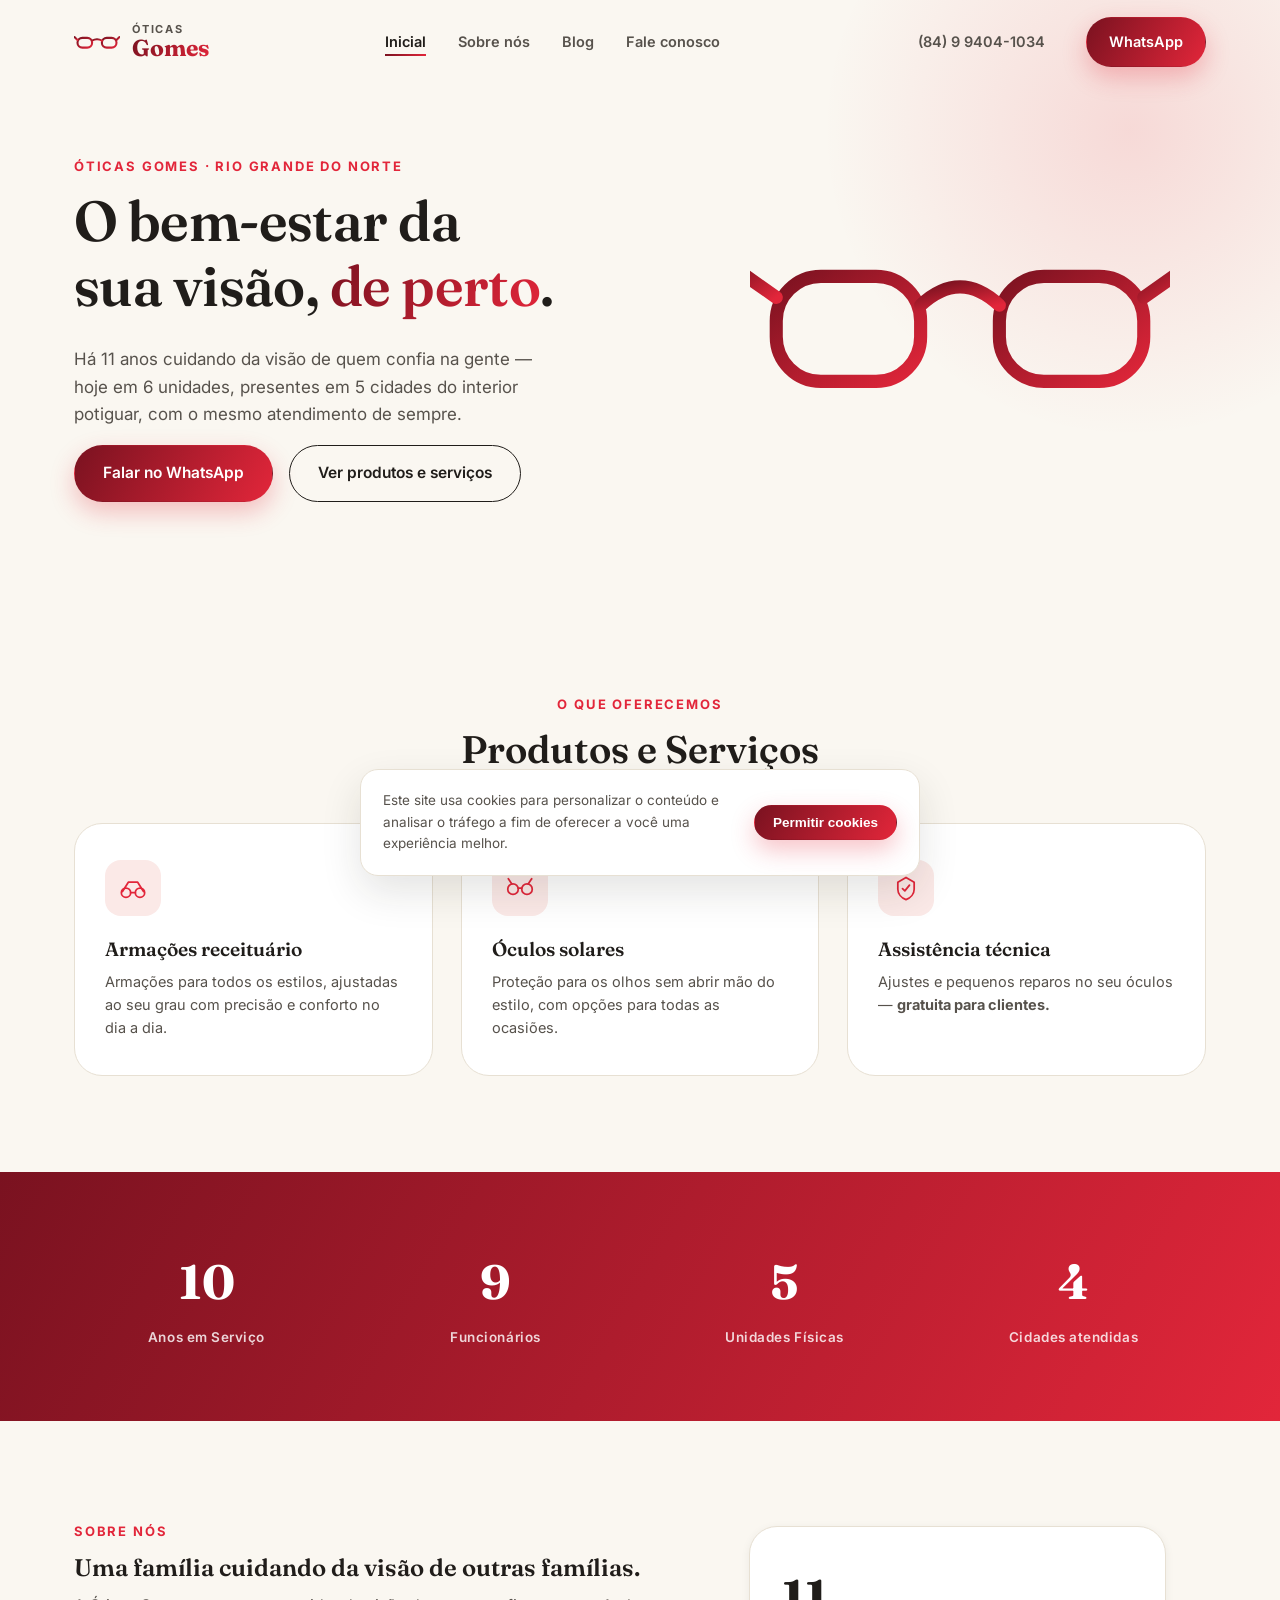
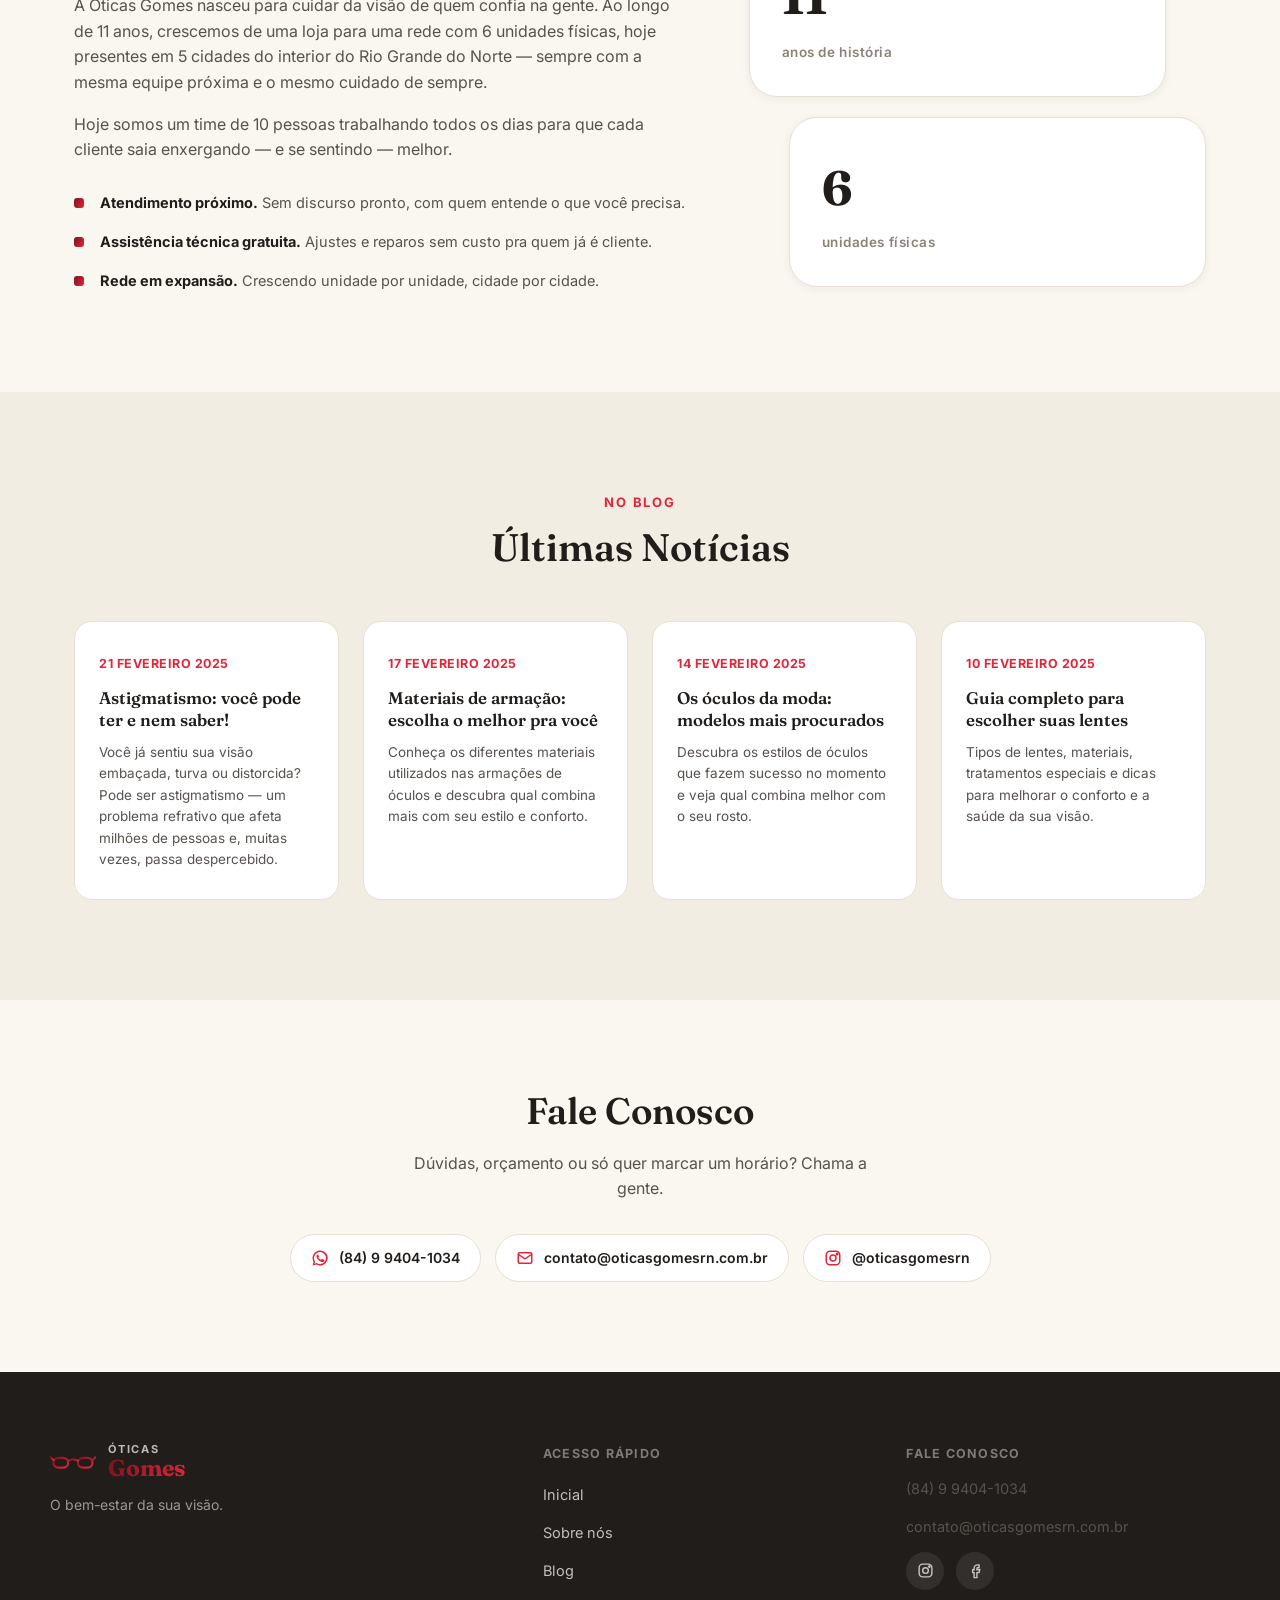
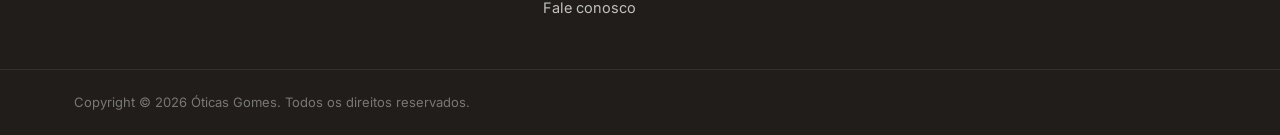
==== index.html @ 6878d241 "Add landing page (dashboard) rebuild for Óticas Gomes Static HTML/CSS/JS one-page site replacing the" ====
<!DOCTYPE html>
<html lang="pt-BR">
<head>
<meta charset="UTF-8">
<meta name="viewport" content="width=device-width, initial-scale=1.0">
<title>Óticas Gomes — O bem-estar da sua visão</title>
<meta name="description" content="Óticas Gomes: armações receituário, óculos solares e assistência técnica gratuita para clientes. Rede com 6 unidades em 5 cidades do Rio Grande do Norte.">

<link rel="icon" href="data:image/svg+xml,%3Csvg xmlns='http://www.w3.org/2000/svg' viewBox='0 0 132 48'%3E%3Cdefs%3E%3ClinearGradient id='g' x1='0' y1='0' x2='1' y2='1'%3E%3Cstop offset='0' stop-color='%237a1220'/%3E%3Cstop offset='1' stop-color='%23e2263a'/%3E%3C/linearGradient%3E%3C/defs%3E%3Crect width='132' height='48' rx='10' fill='%23161311'/%3E%3Cg fill='none' stroke='url(%23g)' stroke-width='6' stroke-linecap='round' stroke-linejoin='round'%3E%3Crect x='10' y='11' width='42' height='28' rx='14'/%3E%3Crect x='80' y='11' width='42' height='28' rx='14'/%3E%3Cpath d='M52 19 Q66 11 80 19'/%3E%3Cpath d='M10 17 L2 9'/%3E%3Cpath d='M122 17 L130 9'/%3E%3C/g%3E%3C/svg%3E">

<link rel="preconnect" href="https://fonts.googleapis.com">
<link rel="preconnect" href="https://fonts.gstatic.com" crossorigin>
<link href="https://fonts.googleapis.com/css2?family=Fraunces:opsz,wght@9..144,500;9..144,600;9..144,700&family=Inter:wght@400;500;600;700;800&display=swap" rel="stylesheet">

<link rel="stylesheet" href="frontend/css/global.css">
</head>
<body>

<div class="scroll-progress" id="scrollProgress"></div>

<header class="site-header" id="siteHeader">
  <div class="container site-header__inner">
    <a class="logo" href="#inicio" aria-label="Óticas Gomes, ir para o início">
      <svg class="logo__icon" viewBox="0 0 132 48" fill="none" xmlns="http://www.w3.org/2000/svg" aria-hidden="true">
        <defs>
          <linearGradient id="logoGradient" x1="0" y1="0" x2="1" y2="1">
            <stop offset="0" stop-color="var(--red-deep)"/>
            <stop offset="1" stop-color="var(--red-bright)"/>
          </linearGradient>
        </defs>
        <g stroke="url(#logoGradient)" stroke-width="6" stroke-linecap="round" stroke-linejoin="round">
          <rect x="10" y="11" width="42" height="28" rx="14"/>
          <rect x="80" y="11" width="42" height="28" rx="14"/>
          <path d="M52 19 Q66 11 80 19"/>
          <path d="M10 17 L2 9"/>
          <path d="M122 17 L130 9"/>
        </g>
      </svg>
      <span class="logo__text">
        <span class="logo__oticas">Óticas</span>
        <span class="logo__gomes">Gomes</span>
      </span>
    </a>

    <nav class="nav" id="siteNav" aria-label="Navegação principal">
      <ul class="nav__list">
        <li><a href="#inicio" class="nav__link" data-nav>Inicial</a></li>
        <li><a href="#sobre" class="nav__link" data-nav>Sobre nós</a></li>
        <li><a href="#blog" class="nav__link" data-nav>Blog</a></li>
        <li><a href="#contato" class="nav__link" data-nav>Fale conosco</a></li>
      </ul>
    </nav>

    <div class="site-header__actions">
      <a class="btn btn--ghost" href="tel:+5584994041034">(84) 9 9404-1034</a>
      <a class="btn btn--primary" href="https://wa.me/5584994041034" target="_blank" rel="noopener">WhatsApp</a>
      <button class="nav-toggle" id="navToggle" aria-label="Abrir menu" aria-expanded="false" aria-controls="siteNav">
        <span></span><span></span><span></span>
      </button>
    </div>
  </div>
</header>

<main>

  <section class="hero" id="inicio">
    <div class="hero__glow" aria-hidden="true"></div>
    <div class="container hero__inner">
      <div class="hero__content" data-reveal>
        <p class="eyebrow">Óticas Gomes · Rio Grande do Norte</p>
        <h1 class="hero__title">O bem-estar da<br>sua visão, <em>de perto</em>.</h1>
        <p class="hero__subtitle">
          Há 11 anos cuidando da visão de quem confia na gente — hoje em 6 unidades,
          presentes em 5 cidades do interior potiguar, com o mesmo atendimento de sempre.
        </p>
        <div class="hero__actions">
          <a class="btn btn--primary btn--lg" href="https://wa.me/5584994041034" target="_blank" rel="noopener">
            Falar no WhatsApp
          </a>
          <a class="btn btn--outline btn--lg" href="#produtos">Ver produtos e serviços</a>
        </div>
      </div>

      <div class="hero__visual" data-reveal data-reveal-delay="1">
        <svg class="hero__glasses" viewBox="0 0 320 140" fill="none" xmlns="http://www.w3.org/2000/svg" aria-hidden="true">
          <g stroke="url(#heroGradient)" stroke-width="10" stroke-linecap="round" stroke-linejoin="round">
            <rect x="20" y="30" width="110" height="80" rx="34"/>
            <rect x="190" y="30" width="110" height="80" rx="34"/>
            <path d="M130 52 Q160 24 190 52"/>
            <path d="M20 46 L-14 22"/>
            <path d="M300 46 L334 22"/>
          </g>
          <defs>
            <linearGradient id="heroGradient" x1="0" y1="0" x2="1" y2="1">
              <stop offset="0" stop-color="var(--red-deep)"/>
              <stop offset="1" stop-color="var(--red-bright)"/>
            </linearGradient>
          </defs>
        </svg>
      </div>
    </div>
  </section>

  <section class="products" id="produtos">
    <div class="container">
      <div class="section-heading" data-reveal>
        <p class="eyebrow">O que oferecemos</p>
        <h2>Produtos e Serviços</h2>
      </div>

      <div class="products__grid">
        <article class="product-card" data-reveal>
          <span class="product-card__icon" aria-hidden="true">
            <svg viewBox="0 0 48 48" fill="none"><path d="M6 30 L16 14 H32 L42 30" stroke="currentColor" stroke-width="3" stroke-linecap="round" stroke-linejoin="round"/><circle cx="12" cy="32" r="8" stroke="currentColor" stroke-width="3"/><circle cx="36" cy="32" r="8" stroke="currentColor" stroke-width="3"/><path d="M20 32 H28" stroke="currentColor" stroke-width="3" stroke-linecap="round"/></svg>
          </span>
          <h3>Armações receituário</h3>
          <p>Armações para todos os estilos, ajustadas ao seu grau com precisão e conforto no dia a dia.</p>
        </article>

        <article class="product-card" data-reveal data-reveal-delay="1">
          <span class="product-card__icon" aria-hidden="true">
            <svg viewBox="0 0 48 48" fill="none"><circle cx="12" cy="26" r="9" stroke="currentColor" stroke-width="3"/><circle cx="36" cy="26" r="9" stroke="currentColor" stroke-width="3"/><path d="M21 24 H27" stroke="currentColor" stroke-width="3" stroke-linecap="round"/><path d="M4 8 L10 17" stroke="currentColor" stroke-width="3" stroke-linecap="round"/><path d="M44 8 L38 17" stroke="currentColor" stroke-width="3" stroke-linecap="round"/></svg>
          </span>
          <h3>Óculos solares</h3>
          <p>Proteção para os olhos sem abrir mão do estilo, com opções para todas as ocasiões.</p>
        </article>

        <article class="product-card" data-reveal data-reveal-delay="2">
          <span class="product-card__icon" aria-hidden="true">
            <svg viewBox="0 0 48 48" fill="none"><path d="M24 6 L38 14 V26 C38 34 32 41 24 44 C16 41 10 34 10 26 V14 Z" stroke="currentColor" stroke-width="3" stroke-linejoin="round"/><path d="M18 25 L22 29 L30 19" stroke="currentColor" stroke-width="3" stroke-linecap="round" stroke-linejoin="round"/></svg>
          </span>
          <h3>Assistência técnica</h3>
          <p>Ajustes e pequenos reparos no seu óculos — <strong>gratuita para clientes.</strong></p>
        </article>
      </div>
    </div>
  </section>

  <section class="stats" id="numeros">
    <div class="container">
      <div class="stats__grid">
        <div class="stat" data-reveal>
          <span class="stat__value" data-count-to="11">0</span>
          <span class="stat__label">Anos em Serviço</span>
        </div>
        <div class="stat" data-reveal data-reveal-delay="1">
          <span class="stat__value" data-count-to="10">0</span>
          <span class="stat__label">Funcionários</span>
        </div>
        <div class="stat" data-reveal data-reveal-delay="2">
          <span class="stat__value" data-count-to="6">0</span>
          <span class="stat__label">Unidades Físicas</span>
        </div>
        <div class="stat" data-reveal data-reveal-delay="3">
          <span class="stat__value" data-count-to="5">0</span>
          <span class="stat__label">Cidades atendidas</span>
        </div>
      </div>
    </div>
  </section>

  <section class="about" id="sobre">
    <div class="container about__inner">
      <div class="about__text" data-reveal>
        <p class="eyebrow">Sobre nós</p>
        <h2>Uma família cuidando da visão de outras famílias.</h2>
        <p>
          A Óticas Gomes nasceu para cuidar da visão de quem confia na gente. Ao longo de
          11 anos, crescemos de uma loja para uma rede com 6 unidades físicas, hoje
          presentes em 5 cidades do interior do Rio Grande do Norte — sempre com a mesma
          equipe próxima e o mesmo cuidado de sempre.
        </p>
        <p>
          Hoje somos um time de 10 pessoas trabalhando todos os dias para que cada
          cliente saia enxergando — e se sentindo — melhor.
        </p>
        <ul class="about__pillars">
          <li><strong>Atendimento próximo.</strong> Sem discurso pronto, com quem entende o que você precisa.</li>
          <li><strong>Assistência técnica gratuita.</strong> Ajustes e reparos sem custo pra quem já é cliente.</li>
          <li><strong>Rede em expansão.</strong> Crescendo unidade por unidade, cidade por cidade.</li>
        </ul>
      </div>
      <div class="about__visual" data-reveal data-reveal-delay="1" aria-hidden="true">
        <div class="about__card about__card--1">
          <span class="stat__value">11</span>
          <span class="stat__label">anos de história</span>
        </div>
        <div class="about__card about__card--2">
          <span class="stat__value">6</span>
          <span class="stat__label">unidades físicas</span>
        </div>
      </div>
    </div>
  </section>

  <section class="blog" id="blog">
    <div class="container">
      <div class="section-heading" data-reveal>
        <p class="eyebrow">No blog</p>
        <h2>Últimas Notícias</h2>
      </div>

      <div class="blog__grid">
        <article class="blog-card" data-reveal>
          <time datetime="2025-02-21">21 fevereiro 2025</time>
          <h3>Astigmatismo: você pode ter e nem saber!</h3>
          <p>Você já sentiu sua visão embaçada, turva ou distorcida? Pode ser astigmatismo — um problema refrativo que afeta milhões de pessoas e, muitas vezes, passa despercebido.</p>
        </article>

        <article class="blog-card" data-reveal data-reveal-delay="1">
          <time datetime="2025-02-17">17 fevereiro 2025</time>
          <h3>Materiais de armação: escolha o melhor pra você</h3>
          <p>Conheça os diferentes materiais utilizados nas armações de óculos e descubra qual combina mais com seu estilo e conforto.</p>
        </article>

        <article class="blog-card" data-reveal data-reveal-delay="2">
          <time datetime="2025-02-14">14 fevereiro 2025</time>
          <h3>Os óculos da moda: modelos mais procurados</h3>
          <p>Descubra os estilos de óculos que fazem sucesso no momento e veja qual combina melhor com o seu rosto.</p>
        </article>

        <article class="blog-card" data-reveal data-reveal-delay="3">
          <time datetime="2025-02-10">10 fevereiro 2025</time>
          <h3>Guia completo para escolher suas lentes</h3>
          <p>Tipos de lentes, materiais, tratamentos especiais e dicas para melhorar o conforto e a saúde da sua visão.</p>
        </article>
      </div>
    </div>
  </section>

  <section class="cta-band" id="contato">
    <div class="container cta-band__inner" data-reveal>
      <h2>Fale Conosco</h2>
      <p>Dúvidas, orçamento ou só quer marcar um horário? Chama a gente.</p>
      <div class="cta-band__contacts">
        <a class="contact-pill" href="https://wa.me/5584994041034" target="_blank" rel="noopener">
          <svg viewBox="0 0 24 24" fill="currentColor" aria-hidden="true"><path d="M12 2a10 10 0 0 0-8.6 15L2 22l5.2-1.4A10 10 0 1 0 12 2Zm0 18a8 8 0 0 1-4.1-1.1l-.3-.2-3 .8.8-2.9-.2-.3A8 8 0 1 1 12 20Zm4.4-6c-.2-.1-1.4-.7-1.6-.8-.2-.1-.4-.1-.5.1s-.6.8-.7.9-.3.2-.5.1a6.6 6.6 0 0 1-1.9-1.2 7 7 0 0 1-1.3-1.6c-.1-.2 0-.3.1-.5l.4-.4.2-.4v-.4c0-.1-.5-1.3-.7-1.8s-.4-.4-.5-.4h-.5a1 1 0 0 0-.7.3 2.9 2.9 0 0 0-.9 2.1c0 1.3.9 2.5 1 2.7.1.2 1.8 2.9 4.5 4a15 15 0 0 0 1.5.5 3.6 3.6 0 0 0 1.7.1 2.8 2.8 0 0 0 1.8-1.3 2.3 2.3 0 0 0 .2-1.3c-.1-.1-.3-.2-.5-.3Z"/></svg>
          (84) 9 9404-1034
        </a>
        <a class="contact-pill" href="mailto:contato@oticasgomesrn.com.br">
          <svg viewBox="0 0 24 24" fill="none" stroke="currentColor" stroke-width="2" aria-hidden="true"><rect x="3" y="5" width="18" height="14" rx="2"/><path d="m3 7 9 6 9-6"/></svg>
          contato@oticasgomesrn.com.br
        </a>
        <a class="contact-pill" href="https://instagram.com/oticasgomesrn" target="_blank" rel="noopener">
          <svg viewBox="0 0 24 24" fill="none" stroke="currentColor" stroke-width="2" aria-hidden="true"><rect x="3" y="3" width="18" height="18" rx="5"/><circle cx="12" cy="12" r="4"/><circle cx="17.5" cy="6.5" r="1"/></svg>
          @oticasgomesrn
        </a>
      </div>
    </div>
  </section>

</main>

<footer class="site-footer">
  <div class="container site-footer__inner">
    <div class="site-footer__brand">
      <a class="logo logo--footer" href="#inicio" aria-label="Óticas Gomes, ir para o início">
        <svg class="logo__icon" viewBox="0 0 132 48" fill="none" xmlns="http://www.w3.org/2000/svg" aria-hidden="true">
          <g stroke="url(#logoGradient)" stroke-width="6" stroke-linecap="round" stroke-linejoin="round">
            <rect x="10" y="11" width="42" height="28" rx="14"/>
            <rect x="80" y="11" width="42" height="28" rx="14"/>
            <path d="M52 19 Q66 11 80 19"/>
            <path d="M10 17 L2 9"/>
            <path d="M122 17 L130 9"/>
          </g>
        </svg>
        <span class="logo__text">
          <span class="logo__oticas">Óticas</span>
          <span class="logo__gomes">Gomes</span>
        </span>
      </a>
      <p>O bem-estar da sua visão.</p>
    </div>

    <nav class="site-footer__nav" aria-label="Acesso rápido">
      <p class="site-footer__heading">Acesso rápido</p>
      <ul>
        <li><a href="#inicio">Inicial</a></li>
        <li><a href="#sobre">Sobre nós</a></li>
        <li><a href="#blog">Blog</a></li>
        <li><a href="#contato">Fale conosco</a></li>
      </ul>
    </nav>

    <div class="site-footer__contact">
      <p class="site-footer__heading">Fale conosco</p>
      <p><a href="tel:+5584994041034">(84) 9 9404-1034</a></p>
      <p><a href="mailto:contato@oticasgomesrn.com.br">contato@oticasgomesrn.com.br</a></p>
      <div class="site-footer__social">
        <a href="https://instagram.com/oticasgomesrn" target="_blank" rel="noopener" aria-label="Instagram">
          <svg viewBox="0 0 24 24" fill="none" stroke="currentColor" stroke-width="2"><rect x="3" y="3" width="18" height="18" rx="5"/><circle cx="12" cy="12" r="4"/><circle cx="17.5" cy="6.5" r="1"/></svg>
        </a>
        <a href="https://facebook.com/OticaGomesRn" target="_blank" rel="noopener" aria-label="Facebook">
          <svg viewBox="0 0 24 24" fill="none" stroke="currentColor" stroke-width="2"><path d="M15 8h2V4h-2a5 5 0 0 0-5 5v2H8v4h2v7h4v-7h3l1-4h-4V9a1 1 0 0 1 1-1Z"/></svg>
        </a>
      </div>
    </div>
  </div>

  <div class="site-footer__bottom">
    <div class="container">
      <p>Copyright © 2026 Óticas Gomes. Todos os direitos reservados.</p>
    </div>
  </div>
</footer>

<button class="back-to-top" id="backToTop" aria-label="Voltar ao topo">
  <svg viewBox="0 0 24 24" fill="none" stroke="currentColor" stroke-width="2"><path d="M12 19V5"/><path d="m5 12 7-7 7 7"/></svg>
</button>

<div class="cookie-banner" id="cookieBanner" role="dialog" aria-live="polite">
  <p>Este site usa cookies para personalizar o conteúdo e analisar o tráfego a fim de oferecer a você uma experiência melhor.</p>
  <button class="btn btn--primary btn--sm" id="cookieAccept">Permitir cookies</button>
</div>

<script src="frontend/js/main.js"></script>
</body>
</html>
---- frontend/css/global.css ----
:root {
  --ink: #201d1a;
  --ink-soft: #57524c;
  --muted: #8a8378;
  --bg: #faf7f1;
  --bg-alt: #f2ede3;
  --surface: #ffffff;
  --line: #e7e0d3;

  --red-deep: #7a1220;
  --red-bright: #e2263a;
  --red-soft: #fbe9e7;

  --font-display: "Fraunces", Georgia, serif;
  --font-body: "Inter", -apple-system, BlinkMacSystemFont, sans-serif;

  --header-h: 84px;
  --radius-sm: 10px;
  --radius-md: 18px;
  --radius-lg: 28px;
  --shadow-sm: 0 2px 10px rgba(32, 29, 26, 0.06);
  --shadow-md: 0 16px 40px rgba(32, 29, 26, 0.12);
  --ease: cubic-bezier(0.22, 1, 0.36, 1);
}

* { box-sizing: border-box; }

html {
  scroll-behavior: smooth;
}

body {
  margin: 0;
  background: var(--bg);
  color: var(--ink);
  font-family: var(--font-body);
  font-size: 16px;
  line-height: 1.6;
  -webkit-font-smoothing: antialiased;
}

img, svg { display: block; max-width: 100%; }

a {
  color: inherit;
  text-decoration: none;
}

h1, h2, h3 {
  font-family: var(--font-display);
  font-weight: 600;
  line-height: 1.15;
  margin: 0 0 0.5em;
  color: var(--ink);
}

p { margin: 0 0 1em; color: var(--ink-soft); }

.container {
  width: 100%;
  max-width: 1180px;
  margin: 0 auto;
  padding: 0 24px;
}

section { scroll-margin-top: var(--header-h); }

.eyebrow {
  font-family: var(--font-body);
  font-size: 13px;
  font-weight: 700;
  letter-spacing: 0.14em;
  text-transform: uppercase;
  color: var(--red-bright);
  margin: 0 0 12px;
}

/* Reveal on scroll */
[data-reveal] {
  opacity: 0;
  transform: translateY(28px);
  transition: opacity 0.8s var(--ease), transform 0.8s var(--ease);
}
[data-reveal].is-visible {
  opacity: 1;
  transform: translateY(0);
}
[data-reveal-delay="1"] { transition-delay: 0.12s; }
[data-reveal-delay="2"] { transition-delay: 0.24s; }
[data-reveal-delay="3"] { transition-delay: 0.36s; }

/* Scroll progress bar */
.scroll-progress {
  position: fixed;
  top: 0; left: 0;
  height: 3px;
  width: 0%;
  background: linear-gradient(90deg, var(--red-deep), var(--red-bright));
  z-index: 1000;
  transition: width 0.1s linear;
}

/* Buttons */
.btn {
  display: inline-flex;
  align-items: center;
  justify-content: center;
  gap: 8px;
  padding: 12px 22px;
  border-radius: 999px;
  font-weight: 600;
  font-size: 14.5px;
  border: 1.5px solid transparent;
  cursor: pointer;
  transition: transform 0.3s var(--ease), box-shadow 0.3s var(--ease), background-color 0.3s var(--ease), color 0.3s var(--ease);
  white-space: nowrap;
}
.btn:hover { transform: translateY(-2px); }
.btn--primary {
  background: linear-gradient(120deg, var(--red-deep), var(--red-bright));
  color: #fff;
  box-shadow: 0 10px 24px rgba(226, 38, 58, 0.28);
}
.btn--primary:hover { box-shadow: 0 14px 30px rgba(226, 38, 58, 0.36); }
.btn--outline {
  border-color: var(--ink);
  color: var(--ink);
  background: transparent;
}
.btn--outline:hover { background: var(--ink); color: #fff; }
.btn--ghost {
  color: var(--ink-soft);
  font-weight: 600;
}
.btn--ghost:hover { color: var(--red-bright); }
.btn--lg { padding: 15px 28px; font-size: 15.5px; }
.btn--sm { padding: 9px 18px; font-size: 13.5px; }

/* Logo */
.logo {
  display: inline-flex;
  align-items: center;
  gap: 12px;
}
.logo__icon { width: 46px; height: auto; }
.logo__text {
  display: flex;
  flex-direction: column;
  line-height: 1;
}
.logo__oticas {
  font-family: var(--font-body);
  font-size: 11px;
  font-weight: 700;
  letter-spacing: 0.16em;
  text-transform: uppercase;
  color: var(--ink-soft);
}
.logo__gomes {
  font-family: var(--font-display);
  font-size: 23px;
  font-weight: 700;
  background: linear-gradient(120deg, var(--red-deep), var(--red-bright));
  -webkit-background-clip: text;
  background-clip: text;
  color: transparent;
  margin-top: 2px;
}

/* Header */
.site-header {
  position: fixed;
  top: 0; left: 0; right: 0;
  z-index: 900;
  height: var(--header-h);
  display: flex;
  align-items: center;
  background: transparent;
  transition: background-color 0.4s var(--ease), box-shadow 0.4s var(--ease), height 0.4s var(--ease);
}
.site-header.is-scrolled {
  background: rgba(250, 247, 241, 0.88);
  backdrop-filter: blur(10px);
  box-shadow: var(--shadow-sm);
  height: 72px;
}
.site-header__inner {
  display: flex;
  align-items: center;
  justify-content: space-between;
  gap: 24px;
}
.nav__list {
  display: flex;
  gap: 32px;
  list-style: none;
  margin: 0;
  padding: 0;
}
.nav__link {
  position: relative;
  font-weight: 600;
  font-size: 14.5px;
  color: var(--ink-soft);
  padding: 6px 0;
  transition: color 0.3s var(--ease);
}
.nav__link::after {
  content: "";
  position: absolute;
  left: 0; bottom: 0;
  width: 0;
  height: 2px;
  background: linear-gradient(120deg, var(--red-deep), var(--red-bright));
  transition: width 0.3s var(--ease);
}
.nav__link:hover, .nav__link.is-active { color: var(--ink); }
.nav__link:hover::after, .nav__link.is-active::after { width: 100%; }

.site-header__actions {
  display: flex;
  align-items: center;
  gap: 18px;
}
.nav-toggle {
  display: none;
  flex-direction: column;
  justify-content: center;
  gap: 5px;
  width: 40px; height: 40px;
  border: none;
  background: transparent;
  cursor: pointer;
}
.nav-toggle span {
  height: 2px;
  background: var(--ink);
  border-radius: 2px;
  transition: transform 0.3s var(--ease), opacity 0.3s var(--ease);
}
.nav-toggle[aria-expanded="true"] span:nth-child(1) { transform: translateY(7px) rotate(45deg); }
.nav-toggle[aria-expanded="true"] span:nth-child(2) { opacity: 0; }
.nav-toggle[aria-expanded="true"] span:nth-child(3) { transform: translateY(-7px) rotate(-45deg); }

/* Hero */
.hero {
  position: relative;
  padding: calc(var(--header-h) + 72px) 0 96px;
  overflow: hidden;
}
.hero__glow {
  position: absolute;
  top: -180px; right: -160px;
  width: 620px; height: 620px;
  background: radial-gradient(circle, rgba(226, 38, 58, 0.14), transparent 70%);
  pointer-events: none;
}
.hero__inner {
  display: grid;
  grid-template-columns: 1.1fr 0.9fr;
  align-items: center;
  gap: 40px;
  position: relative;
}
.hero__title {
  font-size: clamp(2.4rem, 4.4vw, 3.6rem);
  letter-spacing: -0.01em;
}
.hero__title em {
  font-style: normal;
  background: linear-gradient(120deg, var(--red-deep), var(--red-bright));
  -webkit-background-clip: text;
  background-clip: text;
  color: transparent;
}
.hero__subtitle {
  max-width: 480px;
  font-size: 17px;
}
.hero__actions {
  display: flex;
  gap: 16px;
  flex-wrap: wrap;
  margin-top: 12px;
}
.hero__visual {
  display: flex;
  align-items: center;
  justify-content: center;
}
.hero__glasses {
  width: 100%;
  max-width: 420px;
  animation: float 6s ease-in-out infinite;
}
@keyframes float {
  0%, 100% { transform: translateY(0) rotate(-2deg); }
  50% { transform: translateY(-16px) rotate(2deg); }
}

/* Section heading */
.section-heading {
  text-align: center;
  max-width: 560px;
  margin: 0 auto 52px;
}
.section-heading h2 { font-size: clamp(1.8rem, 3vw, 2.4rem); }

/* Products */
.products { padding: 96px 0; }
.products__grid {
  display: grid;
  grid-template-columns: repeat(3, 1fr);
  gap: 28px;
}
.product-card {
  background: var(--surface);
  border: 1px solid var(--line);
  border-radius: var(--radius-lg);
  padding: 36px 30px;
  transition: transform 0.4s var(--ease), box-shadow 0.4s var(--ease), border-color 0.4s var(--ease);
}
.product-card:hover {
  transform: translateY(-8px);
  box-shadow: var(--shadow-md);
  border-color: transparent;
}
.product-card__icon {
  display: inline-flex;
  align-items: center;
  justify-content: center;
  width: 56px; height: 56px;
  border-radius: 16px;
  background: var(--red-soft);
  color: var(--red-bright);
  margin-bottom: 22px;
  transition: transform 0.4s var(--ease);
}
.product-card:hover .product-card__icon { transform: rotate(-8deg) scale(1.05); }
.product-card__icon svg { width: 28px; height: 28px; }
.product-card h3 { font-size: 1.2rem; margin-bottom: 10px; }
.product-card p { margin: 0; font-size: 14.5px; }

/* Stats */
.stats {
  padding: 72px 0;
  background: linear-gradient(120deg, var(--red-deep), var(--red-bright));
}
.stats__grid {
  display: grid;
  grid-template-columns: repeat(4, 1fr);
  gap: 24px;
  text-align: center;
}
.stat__value {
  display: block;
  font-family: var(--font-display);
  font-size: clamp(2.2rem, 4vw, 3rem);
  font-weight: 700;
  color: #fff;
}
.stat__label {
  display: block;
  margin-top: 6px;
  font-size: 13.5px;
  font-weight: 600;
  letter-spacing: 0.04em;
  color: rgba(255, 255, 255, 0.82);
}

/* About */
.about { padding: 100px 0; }
.about__inner {
  display: grid;
  grid-template-columns: 1.15fr 0.85fr;
  gap: 56px;
  align-items: center;
}
.about__pillars {
  list-style: none;
  padding: 0;
  margin: 28px 0 0;
  display: grid;
  gap: 16px;
}
.about__pillars li {
  padding-left: 26px;
  position: relative;
  color: var(--ink-soft);
  font-size: 14.5px;
}
.about__pillars li::before {
  content: "";
  position: absolute;
  left: 0; top: 7px;
  width: 10px; height: 10px;
  border-radius: 3px;
  background: linear-gradient(120deg, var(--red-deep), var(--red-bright));
}
.about__pillars strong { color: var(--ink); }
.about__visual {
  display: flex;
  flex-direction: column;
  gap: 20px;
}
.about__card {
  background: var(--surface);
  border: 1px solid var(--line);
  border-radius: var(--radius-lg);
  padding: 32px;
  box-shadow: var(--shadow-sm);
  transition: transform 0.4s var(--ease);
}
.about__card:hover { transform: translateY(-6px); }
.about__card .stat__value { color: var(--ink); }
.about__card .stat__label { color: var(--muted); }
.about__card--1 { margin-right: 40px; }
.about__card--2 { margin-left: 40px; }

/* Blog */
.blog { padding: 100px 0; background: var(--bg-alt); }
.blog__grid {
  display: grid;
  grid-template-columns: repeat(4, 1fr);
  gap: 24px;
}
.blog-card {
  background: var(--surface);
  border-radius: var(--radius-md);
  padding: 28px 24px;
  border: 1px solid var(--line);
  transition: transform 0.4s var(--ease), box-shadow 0.4s var(--ease);
}
.blog-card:hover {
  transform: translateY(-6px);
  box-shadow: var(--shadow-md);
}
.blog-card time {
  font-size: 12.5px;
  font-weight: 700;
  letter-spacing: 0.04em;
  color: var(--red-bright);
  text-transform: uppercase;
}
.blog-card h3 {
  font-size: 1.05rem;
  margin: 12px 0 10px;
  line-height: 1.3;
}
.blog-card p { font-size: 13.5px; margin: 0; }

/* CTA band */
.cta-band {
  padding: 90px 0;
  text-align: center;
}
.cta-band__inner h2 { font-size: clamp(1.8rem, 3vw, 2.3rem); }
.cta-band__inner > p { max-width: 460px; margin: 0 auto 32px; }
.cta-band__contacts {
  display: flex;
  justify-content: center;
  flex-wrap: wrap;
  gap: 14px;
}
.contact-pill {
  display: inline-flex;
  align-items: center;
  gap: 10px;
  padding: 12px 20px;
  border-radius: 999px;
  background: var(--surface);
  border: 1px solid var(--line);
  font-weight: 600;
  font-size: 14px;
  color: var(--ink);
  transition: transform 0.3s var(--ease), box-shadow 0.3s var(--ease), color 0.3s var(--ease);
}
.contact-pill svg { width: 18px; height: 18px; color: var(--red-bright); }
.contact-pill:hover {
  transform: translateY(-3px);
  box-shadow: var(--shadow-sm);
  color: var(--red-bright);
}

/* Footer */
.site-footer { background: var(--ink); color: rgba(255, 255, 255, 0.72); }
.site-footer__inner {
  display: grid;
  grid-template-columns: 1.4fr 1fr 1fr;
  gap: 40px;
  padding: 72px 0 48px;
}
.site-footer .logo__oticas { color: rgba(255, 255, 255, 0.7); }
.site-footer__brand p { margin-top: 14px; font-size: 14px; color: rgba(255, 255, 255, 0.55); }
.site-footer__heading {
  font-size: 12.5px;
  font-weight: 700;
  letter-spacing: 0.1em;
  text-transform: uppercase;
  color: rgba(255, 255, 255, 0.42);
  margin-bottom: 18px;
}
.site-footer__nav ul {
  list-style: none;
  padding: 0;
  margin: 0;
  display: grid;
  gap: 12px;
}
.site-footer__nav a, .site-footer__contact a {
  font-size: 14.5px;
  transition: color 0.3s var(--ease);
}
.site-footer__nav a:hover, .site-footer__contact a:hover { color: #fff; }
.site-footer__contact p { margin: 0 0 12px; }
.site-footer__social { display: flex; gap: 12px; margin-top: 8px; }
.site-footer__social a {
  display: inline-flex;
  align-items: center;
  justify-content: center;
  width: 38px; height: 38px;
  border-radius: 50%;
  background: rgba(255, 255, 255, 0.08);
  transition: background-color 0.3s var(--ease), transform 0.3s var(--ease);
}
.site-footer__social a:hover { background: var(--red-bright); transform: translateY(-3px); }
.site-footer__social svg { width: 17px; height: 17px; }
.site-footer__bottom {
  border-top: 1px solid rgba(255, 255, 255, 0.08);
  padding: 22px 0;
}
.site-footer__bottom p { margin: 0; font-size: 13px; color: rgba(255, 255, 255, 0.4); }

/* Back to top */
.back-to-top {
  position: fixed;
  right: 24px;
  bottom: 24px;
  width: 48px; height: 48px;
  border-radius: 50%;
  border: none;
  background: var(--ink);
  color: #fff;
  cursor: pointer;
  display: flex;
  align-items: center;
  justify-content: center;
  opacity: 0;
  transform: translateY(12px);
  pointer-events: none;
  transition: opacity 0.3s var(--ease), transform 0.3s var(--ease), background-color 0.3s var(--ease);
  z-index: 800;
}
.back-to-top.is-visible { opacity: 1; transform: translateY(0); pointer-events: auto; }
.back-to-top:hover { background: var(--red-bright); }
.back-to-top svg { width: 20px; height: 20px; }

/* Cookie banner */
.cookie-banner {
  position: fixed;
  left: 24px; right: 24px; bottom: 24px;
  max-width: 560px;
  margin: 0 auto;
  background: var(--surface);
  border: 1px solid var(--line);
  border-radius: var(--radius-md);
  box-shadow: var(--shadow-md);
  padding: 20px 22px;
  display: flex;
  align-items: center;
  gap: 18px;
  flex-wrap: wrap;
  z-index: 950;
  transform: translateY(140%);
  transition: transform 0.5s var(--ease);
}
.cookie-banner.is-visible { transform: translateY(0); }
.cookie-banner p { margin: 0; font-size: 13.5px; flex: 1 1 260px; color: var(--ink-soft); }

@media (max-width: 960px) {
  .nav { display: none; }
  .site-header__actions .btn--ghost { display: none; }
  .nav-toggle { display: flex; }

  .site-header.is-menu-open .nav {
    display: block;
    position: fixed;
    top: 72px; left: 0; right: 0;
    background: var(--bg);
    padding: 24px;
    box-shadow: var(--shadow-md);
  }
  .site-header.is-menu-open .nav__list { flex-direction: column; gap: 20px; }

  .hero__inner { grid-template-columns: 1fr; text-align: center; }
  .hero__subtitle { margin-left: auto; margin-right: auto; }
  .hero__actions { justify-content: center; }
  .hero__visual { order: -1; }

  .products__grid { grid-template-columns: 1fr; }
  .stats__grid { grid-template-columns: repeat(2, 1fr); gap: 32px; }
  .about__inner { grid-template-columns: 1fr; }
  .about__visual { flex-direction: row; }
  .about__card--1, .about__card--2 { margin: 0; }
  .blog__grid { grid-template-columns: 1fr 1fr; }
  .site-footer__inner { grid-template-columns: 1fr; }
}

@media (max-width: 560px) {
  .blog__grid { grid-template-columns: 1fr; }
  .site-header__actions .btn--primary { display: none; }
}
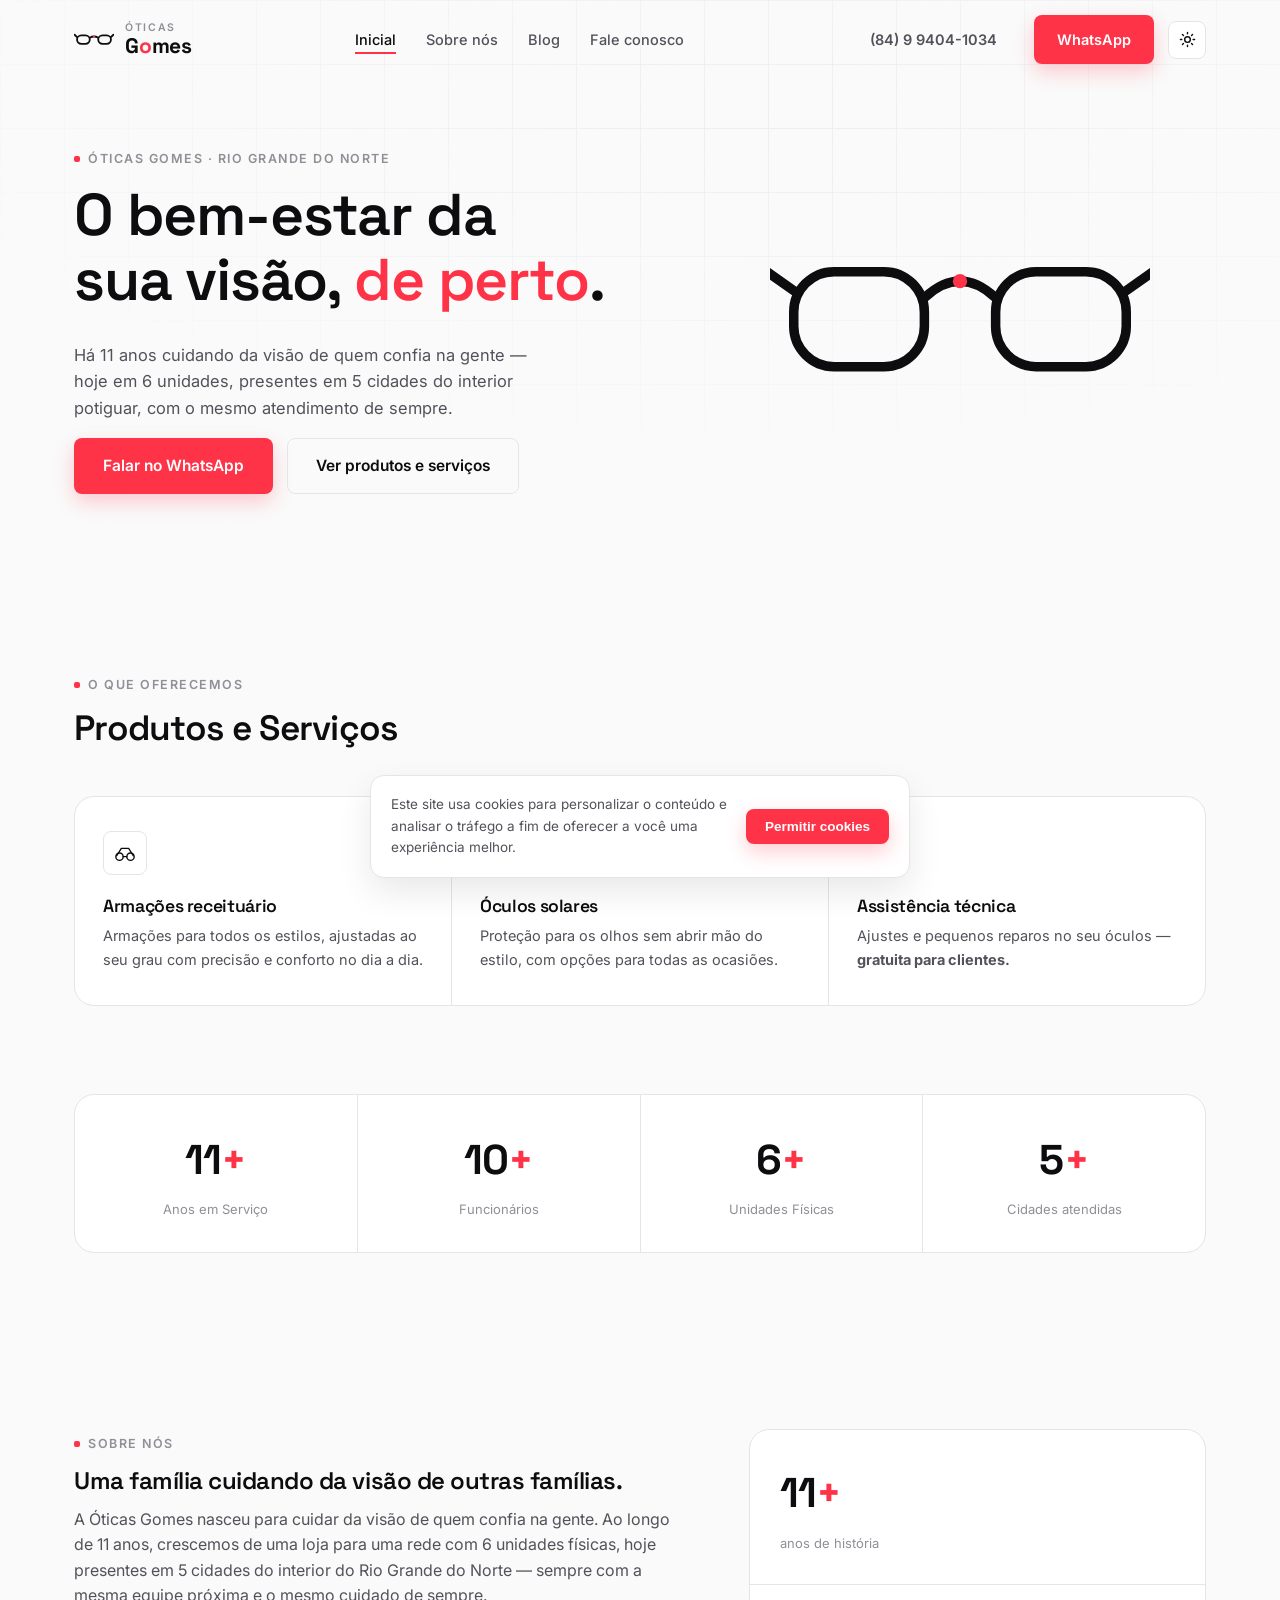
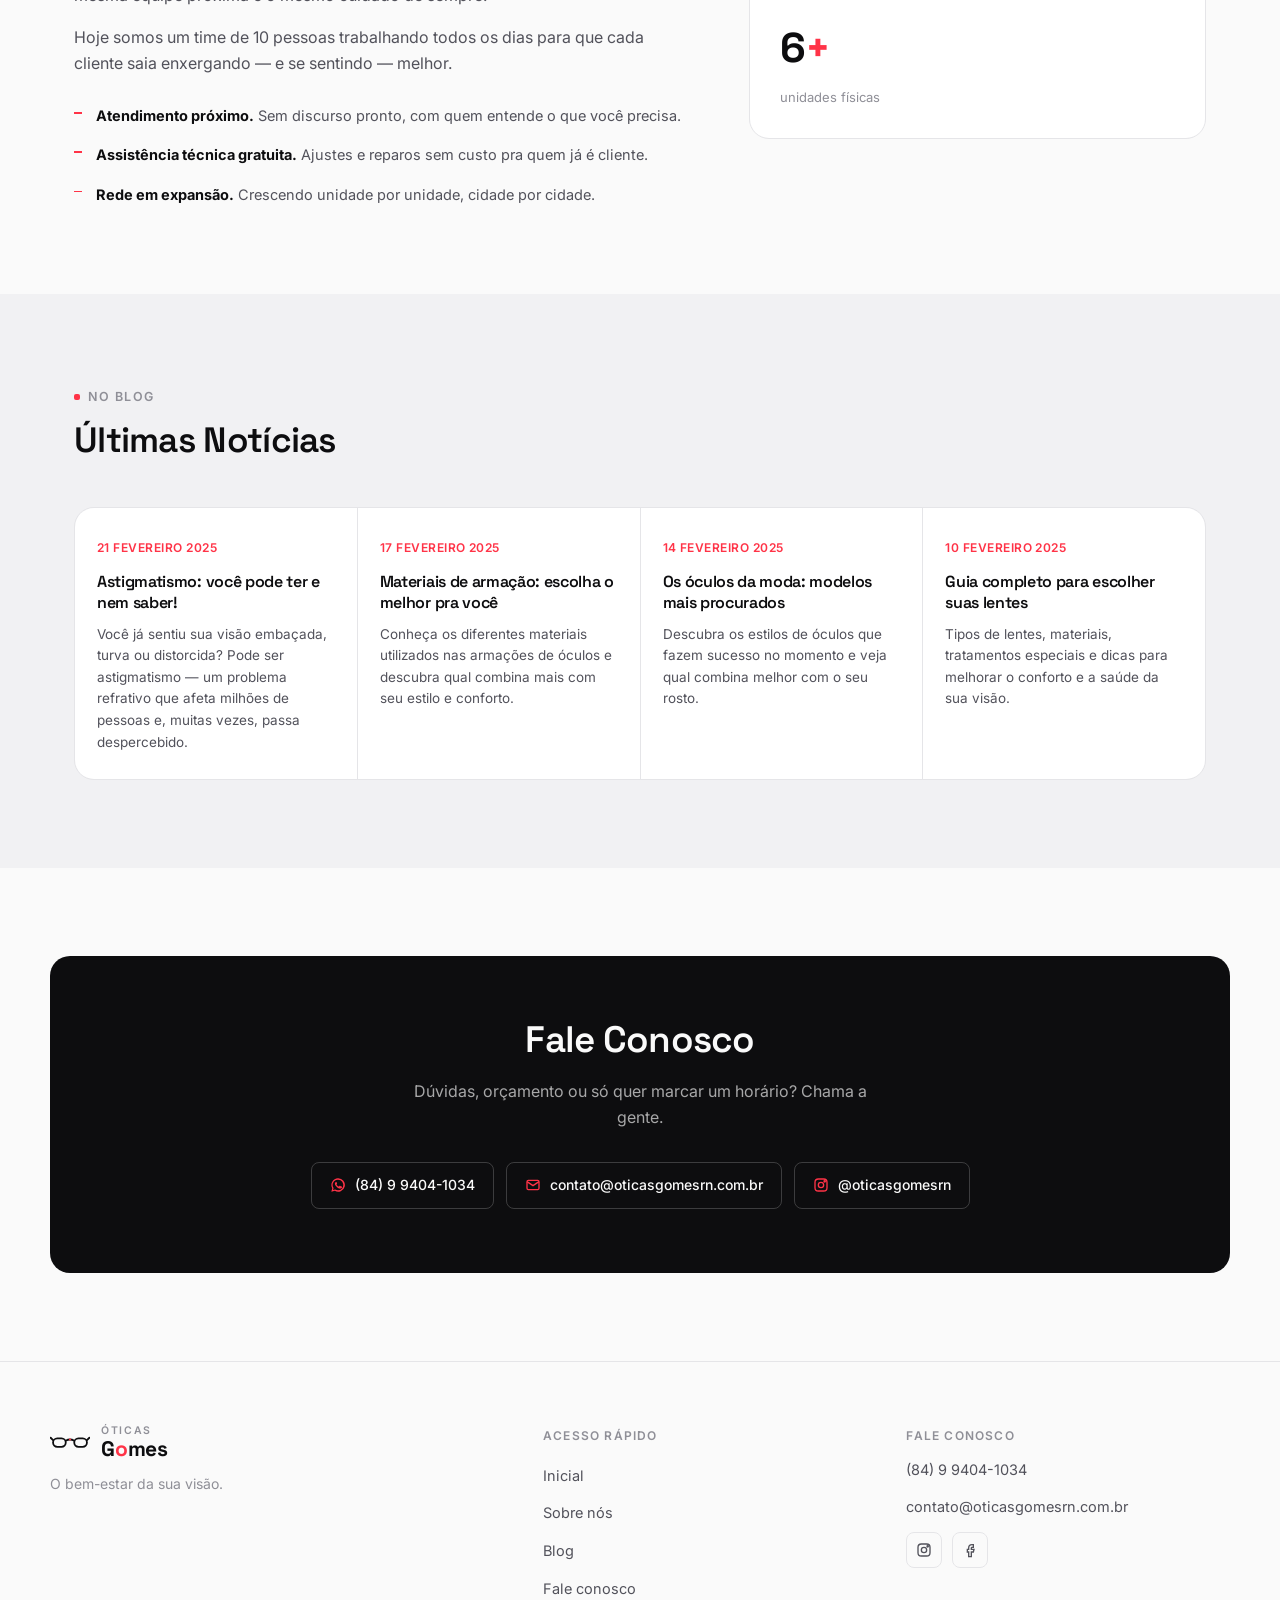
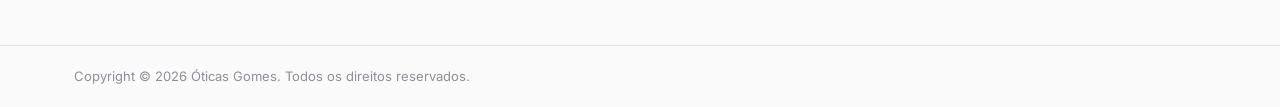
==== commit 46d83609: "Redesign: dark mode + minimalist visual identity Swap the warm/serif look for a flatter, monochrome-" ====
--- a/index.html
+++ b/index.html
@@ -6,11 +6,18 @@
 <title>Óticas Gomes — O bem-estar da sua visão</title>
 <meta name="description" content="Óticas Gomes: armações receituário, óculos solares e assistência técnica gratuita para clientes. Rede com 6 unidades em 5 cidades do Rio Grande do Norte.">
 
-<link rel="icon" href="data:image/svg+xml,%3Csvg xmlns='http://www.w3.org/2000/svg' viewBox='0 0 132 48'%3E%3Cdefs%3E%3ClinearGradient id='g' x1='0' y1='0' x2='1' y2='1'%3E%3Cstop offset='0' stop-color='%237a1220'/%3E%3Cstop offset='1' stop-color='%23e2263a'/%3E%3C/linearGradient%3E%3C/defs%3E%3Crect width='132' height='48' rx='10' fill='%23161311'/%3E%3Cg fill='none' stroke='url(%23g)' stroke-width='6' stroke-linecap='round' stroke-linejoin='round'%3E%3Crect x='10' y='11' width='42' height='28' rx='14'/%3E%3Crect x='80' y='11' width='42' height='28' rx='14'/%3E%3Cpath d='M52 19 Q66 11 80 19'/%3E%3Cpath d='M10 17 L2 9'/%3E%3Cpath d='M122 17 L130 9'/%3E%3C/g%3E%3C/svg%3E">
+<link rel="icon" href="data:image/svg+xml,%3Csvg xmlns='http://www.w3.org/2000/svg' viewBox='0 0 132 48'%3E%3Crect width='132' height='48' rx='10' fill='%230d0d0f'/%3E%3Cg fill='none' stroke='%23ff3347' stroke-width='6' stroke-linecap='round' stroke-linejoin='round'%3E%3Crect x='10' y='11' width='42' height='28' rx='14'/%3E%3Crect x='80' y='11' width='42' height='28' rx='14'/%3E%3Cpath d='M52 19 Q66 11 80 19'/%3E%3Cpath d='M10 17 L2 9'/%3E%3Cpath d='M122 17 L130 9'/%3E%3C/g%3E%3C/svg%3E">
 
 <link rel="preconnect" href="https://fonts.googleapis.com">
 <link rel="preconnect" href="https://fonts.gstatic.com" crossorigin>
-<link href="https://fonts.googleapis.com/css2?family=Fraunces:opsz,wght@9..144,500;9..144,600;9..144,700&family=Inter:wght@400;500;600;700;800&display=swap" rel="stylesheet">
+<link href="https://fonts.googleapis.com/css2?family=Space+Grotesk:wght@500;600;700&family=Inter:wght@400;500;600;700;800&display=swap" rel="stylesheet">
+
+<script>
+  (function () {
+    var saved = localStorage.getItem('oticasgomes:theme');
+    if (saved) document.documentElement.setAttribute('data-theme', saved);
+  })();
+</script>
 
 <link rel="stylesheet" href="frontend/css/global.css">
 </head>
@@ -22,23 +29,18 @@
   <div class="container site-header__inner">
     <a class="logo" href="#inicio" aria-label="Óticas Gomes, ir para o início">
       <svg class="logo__icon" viewBox="0 0 132 48" fill="none" xmlns="http://www.w3.org/2000/svg" aria-hidden="true">
-        <defs>
-          <linearGradient id="logoGradient" x1="0" y1="0" x2="1" y2="1">
-            <stop offset="0" stop-color="var(--red-deep)"/>
-            <stop offset="1" stop-color="var(--red-bright)"/>
-          </linearGradient>
-        </defs>
-        <g stroke="url(#logoGradient)" stroke-width="6" stroke-linecap="round" stroke-linejoin="round">
+        <g stroke="currentColor" stroke-width="6" stroke-linecap="round" stroke-linejoin="round">
           <rect x="10" y="11" width="42" height="28" rx="14"/>
           <rect x="80" y="11" width="42" height="28" rx="14"/>
           <path d="M52 19 Q66 11 80 19"/>
           <path d="M10 17 L2 9"/>
           <path d="M122 17 L130 9"/>
         </g>
+        <circle cx="66" cy="15" r="3.5" fill="#ff3347"/>
       </svg>
       <span class="logo__text">
         <span class="logo__oticas">Óticas</span>
-        <span class="logo__gomes">Gomes</span>
+        <span class="logo__gomes">G<em>o</em>mes</span>
       </span>
     </a>
 
@@ -54,6 +56,10 @@
     <div class="site-header__actions">
       <a class="btn btn--ghost" href="tel:+5584994041034">(84) 9 9404-1034</a>
       <a class="btn btn--primary" href="https://wa.me/5584994041034" target="_blank" rel="noopener">WhatsApp</a>
+      <button class="theme-toggle" id="themeToggle" aria-label="Alternar tema claro/escuro">
+        <svg class="icon-sun" viewBox="0 0 24 24" fill="none" stroke="currentColor" stroke-width="2" stroke-linecap="round"><circle cx="12" cy="12" r="4"/><path d="M12 2v2M12 20v2M4.9 4.9l1.4 1.4M17.7 17.7l1.4 1.4M2 12h2M20 12h2M4.9 19.1l1.4-1.4M17.7 6.3l1.4-1.4"/></svg>
+        <svg class="icon-moon" viewBox="0 0 24 24" fill="none" stroke="currentColor" stroke-width="2" stroke-linecap="round" stroke-linejoin="round"><path d="M21 12.8A9 9 0 1 1 11.2 3a7 7 0 0 0 9.8 9.8Z"/></svg>
+      </button>
       <button class="nav-toggle" id="navToggle" aria-label="Abrir menu" aria-expanded="false" aria-controls="siteNav">
         <span></span><span></span><span></span>
       </button>
@@ -64,7 +70,7 @@
 <main>
 
   <section class="hero" id="inicio">
-    <div class="hero__glow" aria-hidden="true"></div>
+    <div class="hero__grid" aria-hidden="true"></div>
     <div class="container hero__inner">
       <div class="hero__content" data-reveal>
         <p class="eyebrow">Óticas Gomes · Rio Grande do Norte</p>
@@ -83,19 +89,14 @@
 
       <div class="hero__visual" data-reveal data-reveal-delay="1">
         <svg class="hero__glasses" viewBox="0 0 320 140" fill="none" xmlns="http://www.w3.org/2000/svg" aria-hidden="true">
-          <g stroke="url(#heroGradient)" stroke-width="10" stroke-linecap="round" stroke-linejoin="round">
+          <g stroke="currentColor" stroke-width="8" stroke-linecap="round" stroke-linejoin="round">
             <rect x="20" y="30" width="110" height="80" rx="34"/>
             <rect x="190" y="30" width="110" height="80" rx="34"/>
             <path d="M130 52 Q160 24 190 52"/>
             <path d="M20 46 L-14 22"/>
             <path d="M300 46 L334 22"/>
           </g>
-          <defs>
-            <linearGradient id="heroGradient" x1="0" y1="0" x2="1" y2="1">
-              <stop offset="0" stop-color="var(--red-deep)"/>
-              <stop offset="1" stop-color="var(--red-bright)"/>
-            </linearGradient>
-          </defs>
+          <circle class="accent-dot" cx="160" cy="38" r="6"/>
         </svg>
       </div>
     </div>
@@ -256,17 +257,18 @@
     <div class="site-footer__brand">
       <a class="logo logo--footer" href="#inicio" aria-label="Óticas Gomes, ir para o início">
         <svg class="logo__icon" viewBox="0 0 132 48" fill="none" xmlns="http://www.w3.org/2000/svg" aria-hidden="true">
-          <g stroke="url(#logoGradient)" stroke-width="6" stroke-linecap="round" stroke-linejoin="round">
+          <g stroke="currentColor" stroke-width="6" stroke-linecap="round" stroke-linejoin="round">
             <rect x="10" y="11" width="42" height="28" rx="14"/>
             <rect x="80" y="11" width="42" height="28" rx="14"/>
             <path d="M52 19 Q66 11 80 19"/>
             <path d="M10 17 L2 9"/>
             <path d="M122 17 L130 9"/>
           </g>
+          <circle cx="66" cy="15" r="3.5" fill="#ff3347"/>
         </svg>
         <span class="logo__text">
           <span class="logo__oticas">Óticas</span>
-          <span class="logo__gomes">Gomes</span>
+          <span class="logo__gomes">G<em>o</em>mes</span>
         </span>
       </a>
       <p>O bem-estar da sua visão.</p>
--- a/frontend/css/global.css
+++ b/frontend/css/global.css
@@ -1,33 +1,75 @@
 :root {
-  --ink: #201d1a;
-  --ink-soft: #57524c;
-  --muted: #8a8378;
-  --bg: #faf7f1;
-  --bg-alt: #f2ede3;
+  --ink: #0d0d0f;
+  --ink-soft: #52525b;
+  --muted: #8f8f97;
+  --bg: #fafafa;
+  --bg-alt: #f1f1f3;
   --surface: #ffffff;
-  --line: #e7e0d3;
-
-  --red-deep: #7a1220;
-  --red-bright: #e2263a;
-  --red-soft: #fbe9e7;
-
-  --font-display: "Fraunces", Georgia, serif;
+  --line: #e5e5e8;
+
+  --accent: #ff3347;
+  --accent-2: #c8102b;
+  --accent-soft: #ffe9eb;
+  --on-accent: #ffffff;
+
+  --shadow-sm: 0 2px 8px rgba(13, 13, 15, 0.05);
+  --shadow-md: 0 14px 34px rgba(13, 13, 15, 0.09);
+
+  --font-display: "Space Grotesk", "Inter", sans-serif;
   --font-body: "Inter", -apple-system, BlinkMacSystemFont, sans-serif;
 
-  --header-h: 84px;
-  --radius-sm: 10px;
-  --radius-md: 18px;
-  --radius-lg: 28px;
-  --shadow-sm: 0 2px 10px rgba(32, 29, 26, 0.06);
-  --shadow-md: 0 16px 40px rgba(32, 29, 26, 0.12);
+  --header-h: 80px;
+  --radius-sm: 8px;
+  --radius-md: 14px;
+  --radius-lg: 20px;
   --ease: cubic-bezier(0.22, 1, 0.36, 1);
+
+  color-scheme: light;
+}
+
+@media (prefers-color-scheme: dark) {
+  :root:not([data-theme="light"]) {
+    --ink: #f4f4f6;
+    --ink-soft: #a6a6ae;
+    --muted: #6d6d76;
+    --bg: #0a0a0c;
+    --bg-alt: #131316;
+    --surface: #16161a;
+    --line: #262629;
+
+    --accent: #ff4a5c;
+    --accent-2: #ff2d42;
+    --accent-soft: rgba(255, 74, 92, 0.14);
+    --on-accent: #0a0a0c;
+
+    --shadow-sm: 0 2px 8px rgba(0, 0, 0, 0.3);
+    --shadow-md: 0 18px 40px rgba(0, 0, 0, 0.45);
+    color-scheme: dark;
+  }
+}
+
+:root[data-theme="dark"] {
+  --ink: #f4f4f6;
+  --ink-soft: #a6a6ae;
+  --muted: #6d6d76;
+  --bg: #0a0a0c;
+  --bg-alt: #131316;
+  --surface: #16161a;
+  --line: #262629;
+
+  --accent: #ff4a5c;
+  --accent-2: #ff2d42;
+  --accent-soft: rgba(255, 74, 92, 0.14);
+  --on-accent: #0a0a0c;
+
+  --shadow-sm: 0 2px 8px rgba(0, 0, 0, 0.3);
+  --shadow-md: 0 18px 40px rgba(0, 0, 0, 0.45);
+  color-scheme: dark;
 }
 
 * { box-sizing: border-box; }
 
-html {
-  scroll-behavior: smooth;
-}
+html { scroll-behavior: smooth; }
 
 body {
   margin: 0;
@@ -37,19 +79,30 @@
   font-size: 16px;
   line-height: 1.6;
   -webkit-font-smoothing: antialiased;
+  transition: background-color 0.4s var(--ease), color 0.4s var(--ease);
+  position: relative;
+}
+
+body::before {
+  content: "";
+  position: fixed;
+  inset: 0;
+  pointer-events: none;
+  z-index: 1;
+  opacity: 0.5;
+  mix-blend-mode: overlay;
+  background-image: url("data:image/svg+xml,%3Csvg xmlns='http://www.w3.org/2000/svg' width='120' height='120'%3E%3Cfilter id='n'%3E%3CfeTurbulence type='fractalNoise' baseFrequency='0.9' numOctaves='2' stitchTiles='stitch'/%3E%3C/filter%3E%3Crect width='100%25' height='100%25' filter='url(%23n)' opacity='0.35'/%3E%3C/svg%3E");
 }
 
 img, svg { display: block; max-width: 100%; }
 
-a {
-  color: inherit;
-  text-decoration: none;
-}
+a { color: inherit; text-decoration: none; }
 
 h1, h2, h3 {
   font-family: var(--font-display);
   font-weight: 600;
-  line-height: 1.15;
+  line-height: 1.1;
+  letter-spacing: -0.02em;
   margin: 0 0 0.5em;
   color: var(--ink);
 }
@@ -61,41 +114,49 @@
   max-width: 1180px;
   margin: 0 auto;
   padding: 0 24px;
-}
-
-section { scroll-margin-top: var(--header-h); }
+  position: relative;
+  z-index: 2;
+}
+
+section { scroll-margin-top: var(--header-h); position: relative; z-index: 2; }
 
 .eyebrow {
-  font-family: var(--font-body);
-  font-size: 13px;
-  font-weight: 700;
-  letter-spacing: 0.14em;
+  display: inline-flex;
+  align-items: center;
+  gap: 8px;
+  font-size: 12.5px;
+  font-weight: 600;
+  letter-spacing: 0.12em;
   text-transform: uppercase;
-  color: var(--red-bright);
-  margin: 0 0 12px;
+  color: var(--muted);
+  margin: 0 0 14px;
+}
+.eyebrow::before {
+  content: "";
+  width: 6px;
+  height: 6px;
+  border-radius: 2px;
+  background: var(--accent);
 }
 
 /* Reveal on scroll */
 [data-reveal] {
   opacity: 0;
-  transform: translateY(28px);
-  transition: opacity 0.8s var(--ease), transform 0.8s var(--ease);
-}
-[data-reveal].is-visible {
-  opacity: 1;
-  transform: translateY(0);
-}
-[data-reveal-delay="1"] { transition-delay: 0.12s; }
-[data-reveal-delay="2"] { transition-delay: 0.24s; }
-[data-reveal-delay="3"] { transition-delay: 0.36s; }
-
-/* Scroll progress bar */
+  transform: translateY(24px);
+  transition: opacity 0.7s var(--ease), transform 0.7s var(--ease);
+}
+[data-reveal].is-visible { opacity: 1; transform: translateY(0); }
+[data-reveal-delay="1"] { transition-delay: 0.1s; }
+[data-reveal-delay="2"] { transition-delay: 0.2s; }
+[data-reveal-delay="3"] { transition-delay: 0.3s; }
+
+/* Scroll progress */
 .scroll-progress {
   position: fixed;
   top: 0; left: 0;
-  height: 3px;
+  height: 2px;
   width: 0%;
-  background: linear-gradient(90deg, var(--red-deep), var(--red-bright));
+  background: var(--accent);
   z-index: 1000;
   transition: width 0.1s linear;
 }
@@ -107,64 +168,54 @@
   justify-content: center;
   gap: 8px;
   padding: 12px 22px;
-  border-radius: 999px;
+  border-radius: var(--radius-sm);
   font-weight: 600;
   font-size: 14.5px;
-  border: 1.5px solid transparent;
+  border: 1px solid transparent;
   cursor: pointer;
-  transition: transform 0.3s var(--ease), box-shadow 0.3s var(--ease), background-color 0.3s var(--ease), color 0.3s var(--ease);
+  transition: transform 0.3s var(--ease), box-shadow 0.3s var(--ease), background-color 0.3s var(--ease), color 0.3s var(--ease), border-color 0.3s var(--ease);
   white-space: nowrap;
 }
 .btn:hover { transform: translateY(-2px); }
 .btn--primary {
-  background: linear-gradient(120deg, var(--red-deep), var(--red-bright));
-  color: #fff;
-  box-shadow: 0 10px 24px rgba(226, 38, 58, 0.28);
-}
-.btn--primary:hover { box-shadow: 0 14px 30px rgba(226, 38, 58, 0.36); }
+  background: var(--accent);
+  color: var(--on-accent);
+  box-shadow: 0 8px 20px rgba(255, 51, 71, 0.24);
+}
+.btn--primary:hover { background: var(--accent-2); }
 .btn--outline {
-  border-color: var(--ink);
+  border-color: var(--line);
   color: var(--ink);
   background: transparent;
 }
-.btn--outline:hover { background: var(--ink); color: #fff; }
-.btn--ghost {
-  color: var(--ink-soft);
-  font-weight: 600;
-}
-.btn--ghost:hover { color: var(--red-bright); }
+.btn--outline:hover { border-color: var(--ink); }
+.btn--ghost { color: var(--ink-soft); font-weight: 600; }
+.btn--ghost:hover { color: var(--ink); }
 .btn--lg { padding: 15px 28px; font-size: 15.5px; }
 .btn--sm { padding: 9px 18px; font-size: 13.5px; }
 
 /* Logo */
-.logo {
-  display: inline-flex;
-  align-items: center;
-  gap: 12px;
-}
-.logo__icon { width: 46px; height: auto; }
-.logo__text {
-  display: flex;
-  flex-direction: column;
-  line-height: 1;
-}
+.logo { display: inline-flex; align-items: center; gap: 11px; }
+.logo__icon { width: 40px; height: auto; color: var(--ink); }
+.logo__text { display: flex; flex-direction: column; line-height: 1; }
 .logo__oticas {
-  font-family: var(--font-body);
-  font-size: 11px;
-  font-weight: 700;
+  font-size: 10.5px;
+  font-weight: 600;
   letter-spacing: 0.16em;
   text-transform: uppercase;
-  color: var(--ink-soft);
+  color: var(--muted);
 }
 .logo__gomes {
   font-family: var(--font-display);
-  font-size: 23px;
+  font-size: 21px;
   font-weight: 700;
-  background: linear-gradient(120deg, var(--red-deep), var(--red-bright));
-  -webkit-background-clip: text;
-  background-clip: text;
-  color: transparent;
+  letter-spacing: -0.01em;
+  color: var(--ink);
   margin-top: 2px;
+}
+.logo__gomes em {
+  font-style: normal;
+  color: var(--accent);
 }
 
 /* Header */
@@ -176,30 +227,20 @@
   display: flex;
   align-items: center;
   background: transparent;
-  transition: background-color 0.4s var(--ease), box-shadow 0.4s var(--ease), height 0.4s var(--ease);
+  border-bottom: 1px solid transparent;
+  transition: background-color 0.4s var(--ease), border-color 0.4s var(--ease), height 0.4s var(--ease);
 }
 .site-header.is-scrolled {
-  background: rgba(250, 247, 241, 0.88);
+  background: color-mix(in srgb, var(--bg) 86%, transparent);
   backdrop-filter: blur(10px);
-  box-shadow: var(--shadow-sm);
-  height: 72px;
-}
-.site-header__inner {
-  display: flex;
-  align-items: center;
-  justify-content: space-between;
-  gap: 24px;
-}
-.nav__list {
-  display: flex;
-  gap: 32px;
-  list-style: none;
-  margin: 0;
-  padding: 0;
-}
+  border-color: var(--line);
+  height: 68px;
+}
+.site-header__inner { display: flex; align-items: center; justify-content: space-between; gap: 24px; }
+.nav__list { display: flex; gap: 30px; list-style: none; margin: 0; padding: 0; }
 .nav__link {
   position: relative;
-  font-weight: 600;
+  font-weight: 500;
   font-size: 14.5px;
   color: var(--ink-soft);
   padding: 6px 0;
@@ -210,362 +251,236 @@
   position: absolute;
   left: 0; bottom: 0;
   width: 0;
-  height: 2px;
-  background: linear-gradient(120deg, var(--red-deep), var(--red-bright));
+  height: 1.5px;
+  background: var(--accent);
   transition: width 0.3s var(--ease);
 }
 .nav__link:hover, .nav__link.is-active { color: var(--ink); }
 .nav__link:hover::after, .nav__link.is-active::after { width: 100%; }
 
-.site-header__actions {
-  display: flex;
-  align-items: center;
-  gap: 18px;
-}
+.site-header__actions { display: flex; align-items: center; gap: 14px; }
+
+.theme-toggle {
+  display: inline-flex;
+  align-items: center;
+  justify-content: center;
+  width: 38px; height: 38px;
+  border-radius: var(--radius-sm);
+  border: 1px solid var(--line);
+  background: var(--surface);
+  color: var(--ink);
+  cursor: pointer;
+  transition: border-color 0.3s var(--ease), transform 0.3s var(--ease);
+}
+.theme-toggle:hover { border-color: var(--ink); transform: translateY(-2px); }
+.theme-toggle svg { width: 17px; height: 17px; }
+.theme-toggle .icon-moon { display: none; }
+:root[data-theme="dark"] .theme-toggle .icon-sun { display: none; }
+:root[data-theme="dark"] .theme-toggle .icon-moon { display: block; }
+
 .nav-toggle {
   display: none;
   flex-direction: column;
   justify-content: center;
   gap: 5px;
-  width: 40px; height: 40px;
+  width: 38px; height: 38px;
   border: none;
   background: transparent;
   cursor: pointer;
 }
-.nav-toggle span {
-  height: 2px;
-  background: var(--ink);
-  border-radius: 2px;
-  transition: transform 0.3s var(--ease), opacity 0.3s var(--ease);
-}
-.nav-toggle[aria-expanded="true"] span:nth-child(1) { transform: translateY(7px) rotate(45deg); }
+.nav-toggle span { height: 1.5px; background: var(--ink); border-radius: 2px; transition: transform 0.3s var(--ease), opacity 0.3s var(--ease); }
+.nav-toggle[aria-expanded="true"] span:nth-child(1) { transform: translateY(6.5px) rotate(45deg); }
 .nav-toggle[aria-expanded="true"] span:nth-child(2) { opacity: 0; }
-.nav-toggle[aria-expanded="true"] span:nth-child(3) { transform: translateY(-7px) rotate(-45deg); }
+.nav-toggle[aria-expanded="true"] span:nth-child(3) { transform: translateY(-6.5px) rotate(-45deg); }
 
 /* Hero */
-.hero {
-  position: relative;
-  padding: calc(var(--header-h) + 72px) 0 96px;
-  overflow: hidden;
-}
-.hero__glow {
+.hero { position: relative; padding: calc(var(--header-h) + 64px) 0 88px; overflow: hidden; }
+.hero__grid {
   position: absolute;
-  top: -180px; right: -160px;
-  width: 620px; height: 620px;
-  background: radial-gradient(circle, rgba(226, 38, 58, 0.14), transparent 70%);
+  inset: 0;
+  background-image:
+    linear-gradient(var(--line) 1px, transparent 1px),
+    linear-gradient(90deg, var(--line) 1px, transparent 1px);
+  background-size: 64px 64px;
+  mask-image: radial-gradient(ellipse 70% 60% at 60% 20%, black, transparent);
+  opacity: 0.6;
   pointer-events: none;
 }
-.hero__inner {
-  display: grid;
-  grid-template-columns: 1.1fr 0.9fr;
-  align-items: center;
-  gap: 40px;
-  position: relative;
-}
-.hero__title {
-  font-size: clamp(2.4rem, 4.4vw, 3.6rem);
-  letter-spacing: -0.01em;
-}
+.hero__inner { display: grid; grid-template-columns: 1.1fr 0.9fr; align-items: center; gap: 40px; position: relative; }
+.hero__title { font-size: clamp(2.5rem, 4.6vw, 3.8rem); }
 .hero__title em {
   font-style: normal;
-  background: linear-gradient(120deg, var(--red-deep), var(--red-bright));
-  -webkit-background-clip: text;
-  background-clip: text;
-  color: transparent;
-}
-.hero__subtitle {
-  max-width: 480px;
-  font-size: 17px;
-}
-.hero__actions {
-  display: flex;
-  gap: 16px;
-  flex-wrap: wrap;
-  margin-top: 12px;
-}
-.hero__visual {
-  display: flex;
-  align-items: center;
-  justify-content: center;
-}
-.hero__glasses {
-  width: 100%;
-  max-width: 420px;
-  animation: float 6s ease-in-out infinite;
-}
+  color: var(--accent);
+}
+.hero__subtitle { max-width: 460px; font-size: 16.5px; }
+.hero__actions { display: flex; gap: 14px; flex-wrap: wrap; margin-top: 8px; }
+.hero__visual { display: flex; align-items: center; justify-content: center; }
+.hero__glasses { width: 100%; max-width: 380px; color: var(--ink); animation: float 6s ease-in-out infinite; }
+.hero__glasses .accent-dot { fill: var(--accent); }
 @keyframes float {
-  0%, 100% { transform: translateY(0) rotate(-2deg); }
-  50% { transform: translateY(-16px) rotate(2deg); }
+  0%, 100% { transform: translateY(0) rotate(-1.5deg); }
+  50% { transform: translateY(-14px) rotate(1.5deg); }
 }
 
 /* Section heading */
-.section-heading {
-  text-align: center;
-  max-width: 560px;
-  margin: 0 auto 52px;
-}
-.section-heading h2 { font-size: clamp(1.8rem, 3vw, 2.4rem); }
+.section-heading { max-width: 560px; margin: 0 0 48px; }
+.section-heading h2 { font-size: clamp(1.7rem, 2.8vw, 2.2rem); }
 
 /* Products */
-.products { padding: 96px 0; }
-.products__grid {
-  display: grid;
-  grid-template-columns: repeat(3, 1fr);
-  gap: 28px;
-}
+.products { padding: 88px 0; }
+.products__grid { display: grid; grid-template-columns: repeat(3, 1fr); gap: 1px; background: var(--line); border: 1px solid var(--line); border-radius: var(--radius-lg); overflow: hidden; }
 .product-card {
   background: var(--surface);
-  border: 1px solid var(--line);
-  border-radius: var(--radius-lg);
-  padding: 36px 30px;
-  transition: transform 0.4s var(--ease), box-shadow 0.4s var(--ease), border-color 0.4s var(--ease);
-}
-.product-card:hover {
-  transform: translateY(-8px);
-  box-shadow: var(--shadow-md);
-  border-color: transparent;
-}
+  padding: 34px 28px;
+  transition: background-color 0.4s var(--ease);
+}
+.product-card:hover { background: var(--bg-alt); }
 .product-card__icon {
   display: inline-flex;
   align-items: center;
   justify-content: center;
-  width: 56px; height: 56px;
-  border-radius: 16px;
-  background: var(--red-soft);
-  color: var(--red-bright);
+  width: 44px; height: 44px;
+  border-radius: var(--radius-sm);
+  border: 1px solid var(--line);
+  color: var(--ink);
   margin-bottom: 22px;
-  transition: transform 0.4s var(--ease);
-}
-.product-card:hover .product-card__icon { transform: rotate(-8deg) scale(1.05); }
-.product-card__icon svg { width: 28px; height: 28px; }
-.product-card h3 { font-size: 1.2rem; margin-bottom: 10px; }
+  transition: border-color 0.3s var(--ease), color 0.3s var(--ease);
+}
+.product-card:hover .product-card__icon { border-color: var(--accent); color: var(--accent); }
+.product-card__icon svg { width: 22px; height: 22px; }
+.product-card h3 { font-size: 1.1rem; margin-bottom: 8px; }
 .product-card p { margin: 0; font-size: 14.5px; }
 
 /* Stats */
-.stats {
-  padding: 72px 0;
-  background: linear-gradient(120deg, var(--red-deep), var(--red-bright));
-}
-.stats__grid {
-  display: grid;
-  grid-template-columns: repeat(4, 1fr);
-  gap: 24px;
-  text-align: center;
-}
+.stats { padding: 0 0 88px; }
+.stats__grid { display: grid; grid-template-columns: repeat(4, 1fr); gap: 1px; background: var(--line); border: 1px solid var(--line); border-radius: var(--radius-lg); overflow: hidden; }
+.stat { background: var(--surface); padding: 32px 24px; text-align: center; }
 .stat__value {
   display: block;
   font-family: var(--font-display);
-  font-size: clamp(2.2rem, 4vw, 3rem);
+  font-size: clamp(2rem, 3.4vw, 2.6rem);
   font-weight: 700;
-  color: #fff;
-}
-.stat__label {
-  display: block;
-  margin-top: 6px;
-  font-size: 13.5px;
-  font-weight: 600;
-  letter-spacing: 0.04em;
-  color: rgba(255, 255, 255, 0.82);
-}
+  color: var(--ink);
+  letter-spacing: -0.02em;
+}
+.stat__value::after { content: "+"; color: var(--accent); }
+.stat__label { display: block; margin-top: 6px; font-size: 13px; color: var(--muted); }
 
 /* About */
-.about { padding: 100px 0; }
-.about__inner {
-  display: grid;
-  grid-template-columns: 1.15fr 0.85fr;
-  gap: 56px;
-  align-items: center;
-}
-.about__pillars {
-  list-style: none;
-  padding: 0;
-  margin: 28px 0 0;
-  display: grid;
-  gap: 16px;
-}
-.about__pillars li {
-  padding-left: 26px;
-  position: relative;
-  color: var(--ink-soft);
-  font-size: 14.5px;
-}
+.about { padding: 88px 0; }
+.about__inner { display: grid; grid-template-columns: 1.15fr 0.85fr; gap: 56px; align-items: start; }
+.about__pillars { list-style: none; padding: 0; margin: 28px 0 0; display: grid; gap: 16px; }
+.about__pillars li { padding-left: 22px; position: relative; color: var(--ink-soft); font-size: 14.5px; }
 .about__pillars li::before {
   content: "";
   position: absolute;
-  left: 0; top: 7px;
-  width: 10px; height: 10px;
-  border-radius: 3px;
-  background: linear-gradient(120deg, var(--red-deep), var(--red-bright));
+  left: 0; top: 8px;
+  width: 8px; height: 1.5px;
+  background: var(--accent);
 }
 .about__pillars strong { color: var(--ink); }
-.about__visual {
-  display: flex;
-  flex-direction: column;
-  gap: 20px;
-}
-.about__card {
-  background: var(--surface);
-  border: 1px solid var(--line);
-  border-radius: var(--radius-lg);
-  padding: 32px;
-  box-shadow: var(--shadow-sm);
-  transition: transform 0.4s var(--ease);
-}
-.about__card:hover { transform: translateY(-6px); }
+.about__visual { display: flex; flex-direction: column; gap: 1px; background: var(--line); border: 1px solid var(--line); border-radius: var(--radius-lg); overflow: hidden; position: sticky; top: 110px; }
+.about__card { background: var(--surface); padding: 30px; }
 .about__card .stat__value { color: var(--ink); }
 .about__card .stat__label { color: var(--muted); }
-.about__card--1 { margin-right: 40px; }
-.about__card--2 { margin-left: 40px; }
 
 /* Blog */
-.blog { padding: 100px 0; background: var(--bg-alt); }
-.blog__grid {
-  display: grid;
-  grid-template-columns: repeat(4, 1fr);
-  gap: 24px;
-}
-.blog-card {
-  background: var(--surface);
-  border-radius: var(--radius-md);
-  padding: 28px 24px;
-  border: 1px solid var(--line);
-  transition: transform 0.4s var(--ease), box-shadow 0.4s var(--ease);
-}
-.blog-card:hover {
-  transform: translateY(-6px);
-  box-shadow: var(--shadow-md);
-}
-.blog-card time {
-  font-size: 12.5px;
-  font-weight: 700;
-  letter-spacing: 0.04em;
-  color: var(--red-bright);
-  text-transform: uppercase;
-}
-.blog-card h3 {
-  font-size: 1.05rem;
-  margin: 12px 0 10px;
-  line-height: 1.3;
-}
+.blog { padding: 88px 0; background: var(--bg-alt); }
+.blog__grid { display: grid; grid-template-columns: repeat(4, 1fr); gap: 1px; background: var(--line); border: 1px solid var(--line); border-radius: var(--radius-lg); overflow: hidden; }
+.blog-card { background: var(--surface); padding: 26px 22px; transition: background-color 0.4s var(--ease); }
+.blog-card:hover { background: var(--bg-alt); }
+.blog-card time { font-size: 12px; font-weight: 600; letter-spacing: 0.04em; color: var(--accent); text-transform: uppercase; }
+.blog-card h3 { font-size: 1rem; margin: 12px 0 10px; line-height: 1.3; }
 .blog-card p { font-size: 13.5px; margin: 0; }
 
 /* CTA band */
-.cta-band {
-  padding: 90px 0;
+.cta-band { padding: 88px 0; }
+.cta-band__inner {
+  background: var(--ink);
+  color: var(--bg);
+  border-radius: var(--radius-lg);
+  padding: 64px 40px;
   text-align: center;
 }
-.cta-band__inner h2 { font-size: clamp(1.8rem, 3vw, 2.3rem); }
-.cta-band__inner > p { max-width: 460px; margin: 0 auto 32px; }
-.cta-band__contacts {
-  display: flex;
-  justify-content: center;
-  flex-wrap: wrap;
-  gap: 14px;
-}
+.cta-band__inner h2 { font-size: clamp(1.8rem, 3vw, 2.3rem); color: var(--bg); }
+.cta-band__inner > p { max-width: 460px; margin: 0 auto 32px; color: color-mix(in srgb, var(--bg) 65%, transparent); }
+.cta-band__contacts { display: flex; justify-content: center; flex-wrap: wrap; gap: 12px; }
 .contact-pill {
   display: inline-flex;
   align-items: center;
-  gap: 10px;
-  padding: 12px 20px;
-  border-radius: 999px;
-  background: var(--surface);
-  border: 1px solid var(--line);
-  font-weight: 600;
+  gap: 9px;
+  padding: 11px 18px;
+  border-radius: var(--radius-sm);
+  background: transparent;
+  border: 1px solid color-mix(in srgb, var(--bg) 20%, transparent);
+  font-weight: 500;
   font-size: 14px;
-  color: var(--ink);
-  transition: transform 0.3s var(--ease), box-shadow 0.3s var(--ease), color 0.3s var(--ease);
-}
-.contact-pill svg { width: 18px; height: 18px; color: var(--red-bright); }
-.contact-pill:hover {
-  transform: translateY(-3px);
-  box-shadow: var(--shadow-sm);
-  color: var(--red-bright);
-}
+  color: var(--bg);
+  transition: border-color 0.3s var(--ease), color 0.3s var(--ease);
+}
+.contact-pill svg { width: 16px; height: 16px; color: var(--accent); }
+.contact-pill:hover { border-color: var(--accent); color: var(--accent); }
 
 /* Footer */
-.site-footer { background: var(--ink); color: rgba(255, 255, 255, 0.72); }
-.site-footer__inner {
-  display: grid;
-  grid-template-columns: 1.4fr 1fr 1fr;
-  gap: 40px;
-  padding: 72px 0 48px;
-}
-.site-footer .logo__oticas { color: rgba(255, 255, 255, 0.7); }
-.site-footer__brand p { margin-top: 14px; font-size: 14px; color: rgba(255, 255, 255, 0.55); }
-.site-footer__heading {
-  font-size: 12.5px;
-  font-weight: 700;
-  letter-spacing: 0.1em;
-  text-transform: uppercase;
-  color: rgba(255, 255, 255, 0.42);
-  margin-bottom: 18px;
-}
-.site-footer__nav ul {
-  list-style: none;
-  padding: 0;
-  margin: 0;
-  display: grid;
-  gap: 12px;
-}
-.site-footer__nav a, .site-footer__contact a {
-  font-size: 14.5px;
-  transition: color 0.3s var(--ease);
-}
-.site-footer__nav a:hover, .site-footer__contact a:hover { color: #fff; }
+.site-footer { background: var(--bg); border-top: 1px solid var(--line); }
+.site-footer__inner { display: grid; grid-template-columns: 1.4fr 1fr 1fr; gap: 40px; padding: 64px 0 44px; }
+.site-footer__brand p { margin-top: 14px; font-size: 14px; color: var(--muted); }
+.site-footer__heading { font-size: 12px; font-weight: 600; letter-spacing: 0.1em; text-transform: uppercase; color: var(--muted); margin-bottom: 18px; }
+.site-footer__nav ul { list-style: none; padding: 0; margin: 0; display: grid; gap: 12px; }
+.site-footer__nav a, .site-footer__contact a { font-size: 14.5px; color: var(--ink-soft); transition: color 0.3s var(--ease); }
+.site-footer__nav a:hover, .site-footer__contact a:hover { color: var(--ink); }
 .site-footer__contact p { margin: 0 0 12px; }
-.site-footer__social { display: flex; gap: 12px; margin-top: 8px; }
+.site-footer__social { display: flex; gap: 10px; margin-top: 8px; }
 .site-footer__social a {
   display: inline-flex;
   align-items: center;
   justify-content: center;
-  width: 38px; height: 38px;
-  border-radius: 50%;
-  background: rgba(255, 255, 255, 0.08);
-  transition: background-color 0.3s var(--ease), transform 0.3s var(--ease);
-}
-.site-footer__social a:hover { background: var(--red-bright); transform: translateY(-3px); }
-.site-footer__social svg { width: 17px; height: 17px; }
-.site-footer__bottom {
-  border-top: 1px solid rgba(255, 255, 255, 0.08);
-  padding: 22px 0;
-}
-.site-footer__bottom p { margin: 0; font-size: 13px; color: rgba(255, 255, 255, 0.4); }
+  width: 36px; height: 36px;
+  border-radius: var(--radius-sm);
+  border: 1px solid var(--line);
+  color: var(--ink-soft);
+  transition: border-color 0.3s var(--ease), color 0.3s var(--ease);
+}
+.site-footer__social a:hover { border-color: var(--accent); color: var(--accent); }
+.site-footer__social svg { width: 16px; height: 16px; }
+.site-footer__bottom { border-top: 1px solid var(--line); padding: 20px 0; }
+.site-footer__bottom p { margin: 0; font-size: 13px; color: var(--muted); }
 
 /* Back to top */
 .back-to-top {
   position: fixed;
-  right: 24px;
-  bottom: 24px;
-  width: 48px; height: 48px;
-  border-radius: 50%;
-  border: none;
-  background: var(--ink);
-  color: #fff;
+  right: 22px;
+  bottom: 22px;
+  width: 44px; height: 44px;
+  border-radius: var(--radius-sm);
+  border: 1px solid var(--line);
+  background: var(--surface);
+  color: var(--ink);
   cursor: pointer;
   display: flex;
   align-items: center;
   justify-content: center;
   opacity: 0;
-  transform: translateY(12px);
+  transform: translateY(10px);
   pointer-events: none;
-  transition: opacity 0.3s var(--ease), transform 0.3s var(--ease), background-color 0.3s var(--ease);
+  transition: opacity 0.3s var(--ease), transform 0.3s var(--ease), border-color 0.3s var(--ease);
   z-index: 800;
 }
 .back-to-top.is-visible { opacity: 1; transform: translateY(0); pointer-events: auto; }
-.back-to-top:hover { background: var(--red-bright); }
-.back-to-top svg { width: 20px; height: 20px; }
+.back-to-top:hover { border-color: var(--accent); color: var(--accent); }
+.back-to-top svg { width: 18px; height: 18px; }
 
 /* Cookie banner */
 .cookie-banner {
   position: fixed;
-  left: 24px; right: 24px; bottom: 24px;
-  max-width: 560px;
+  left: 22px; right: 22px; bottom: 22px;
+  max-width: 540px;
   margin: 0 auto;
   background: var(--surface);
   border: 1px solid var(--line);
   border-radius: var(--radius-md);
   box-shadow: var(--shadow-md);
-  padding: 20px 22px;
+  padding: 18px 20px;
   display: flex;
   align-items: center;
   gap: 18px;
@@ -585,12 +500,12 @@
   .site-header.is-menu-open .nav {
     display: block;
     position: fixed;
-    top: 72px; left: 0; right: 0;
+    top: 68px; left: 0; right: 0;
     background: var(--bg);
-    padding: 24px;
-    box-shadow: var(--shadow-md);
+    border-bottom: 1px solid var(--line);
+    padding: 22px;
   }
-  .site-header.is-menu-open .nav__list { flex-direction: column; gap: 20px; }
+  .site-header.is-menu-open .nav__list { flex-direction: column; gap: 18px; }
 
   .hero__inner { grid-template-columns: 1fr; text-align: center; }
   .hero__subtitle { margin-left: auto; margin-right: auto; }
@@ -598,12 +513,12 @@
   .hero__visual { order: -1; }
 
   .products__grid { grid-template-columns: 1fr; }
-  .stats__grid { grid-template-columns: repeat(2, 1fr); gap: 32px; }
+  .stats__grid { grid-template-columns: repeat(2, 1fr); }
   .about__inner { grid-template-columns: 1fr; }
-  .about__visual { flex-direction: row; }
-  .about__card--1, .about__card--2 { margin: 0; }
+  .about__visual { flex-direction: row; position: static; }
   .blog__grid { grid-template-columns: 1fr 1fr; }
   .site-footer__inner { grid-template-columns: 1fr; }
+  .cta-band__inner { padding: 48px 24px; }
 }
 
 @media (max-width: 560px) {
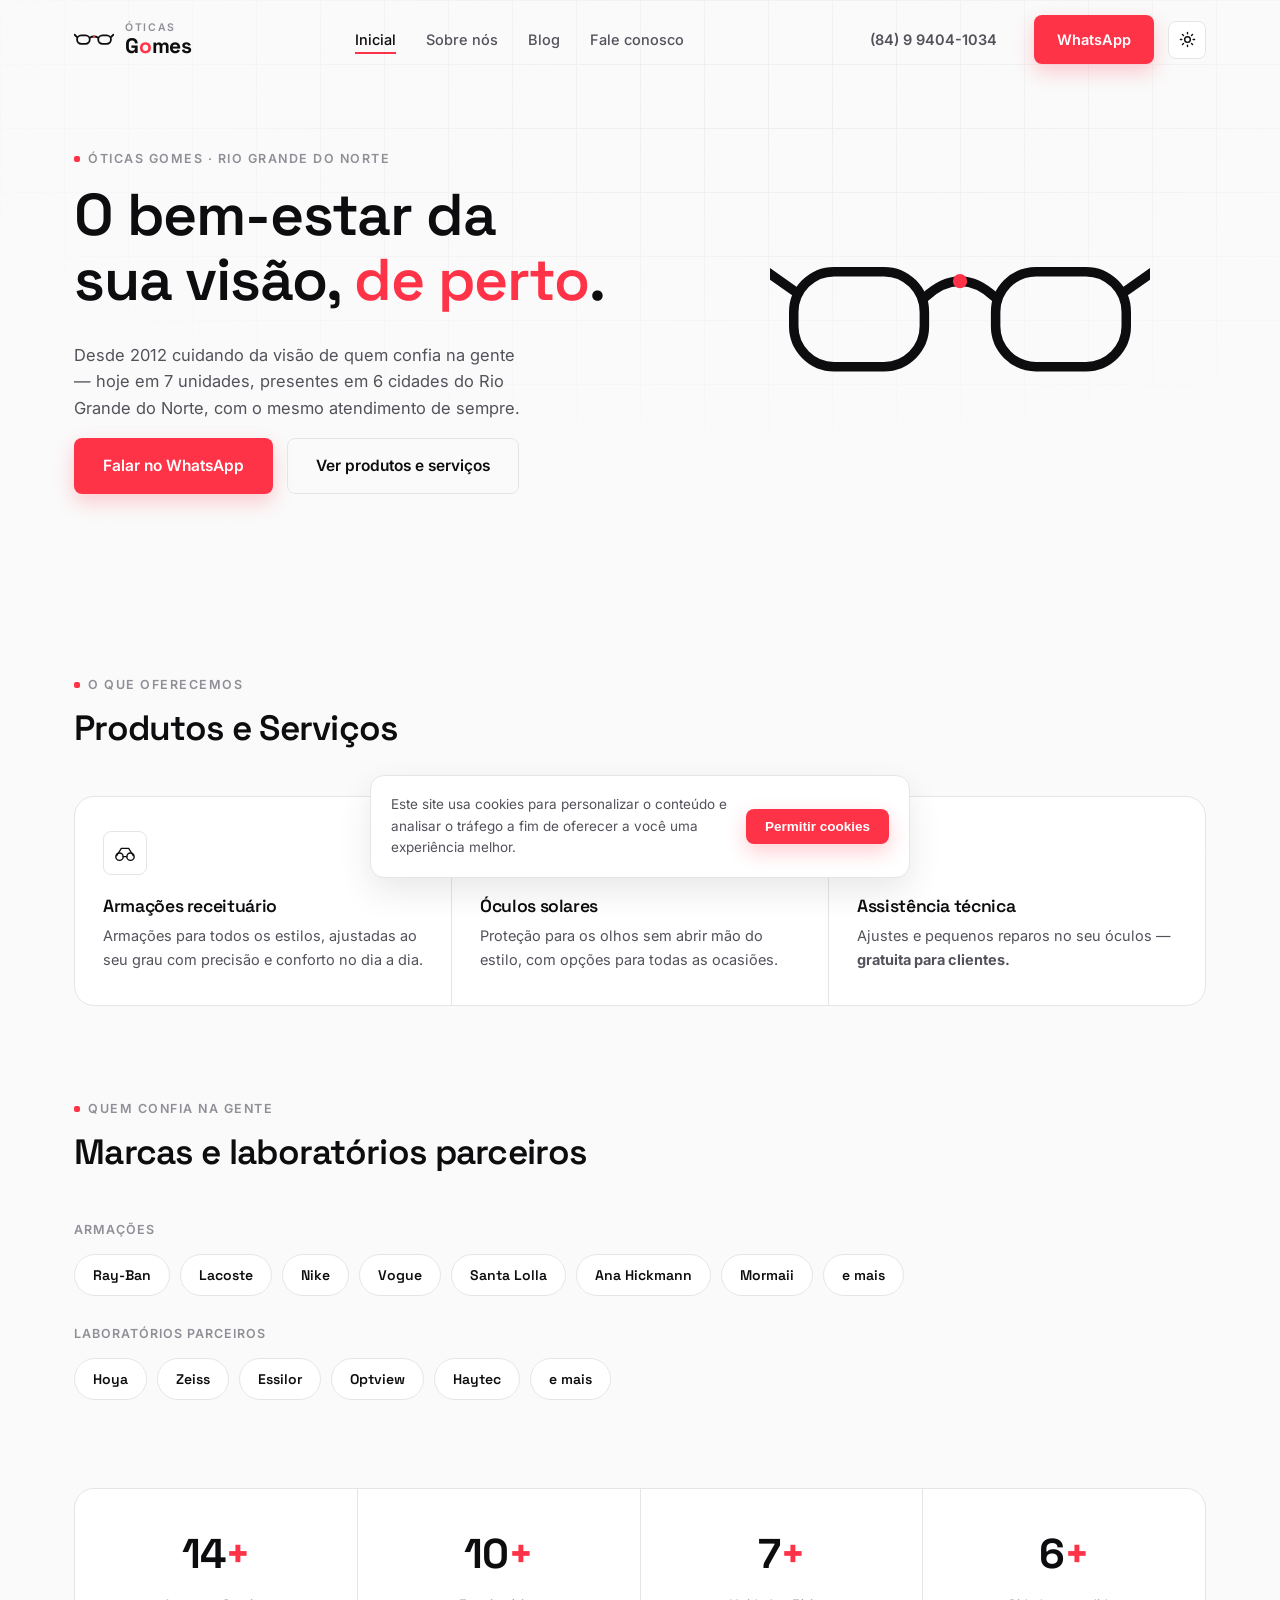
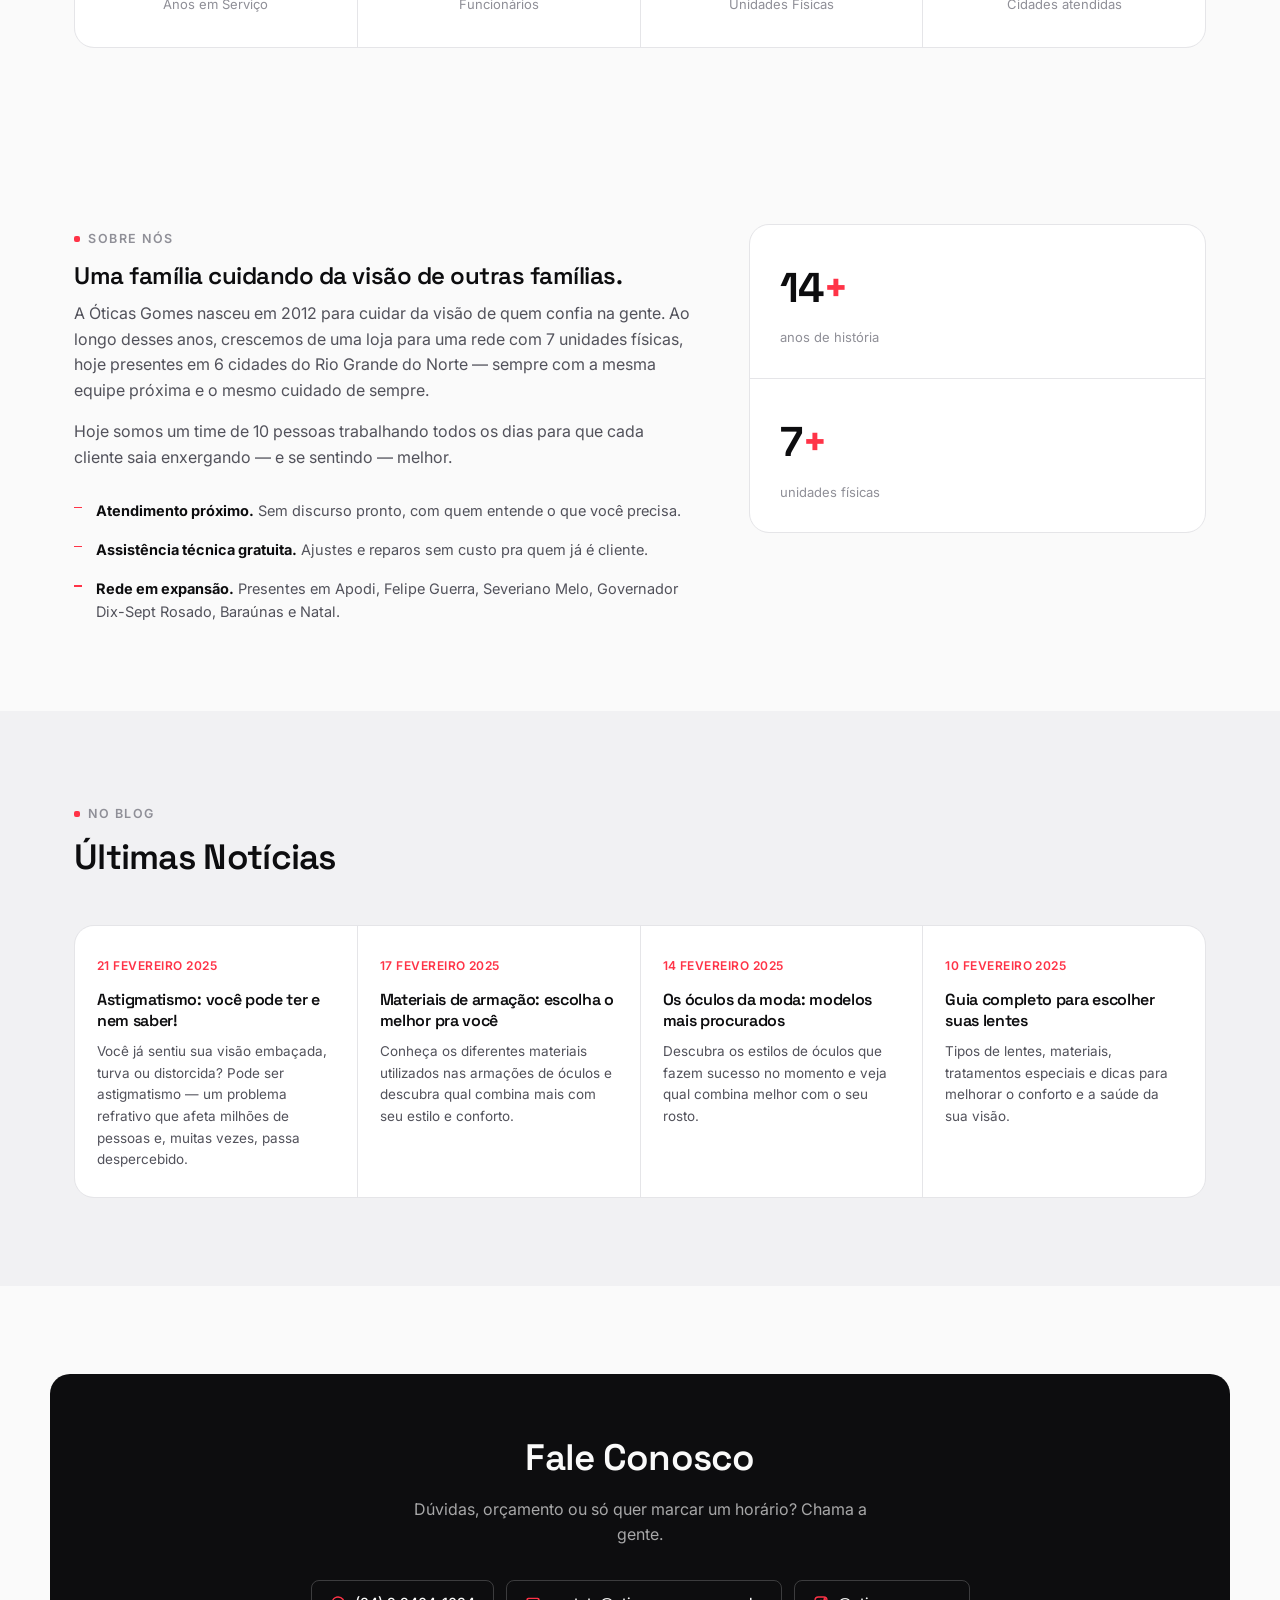
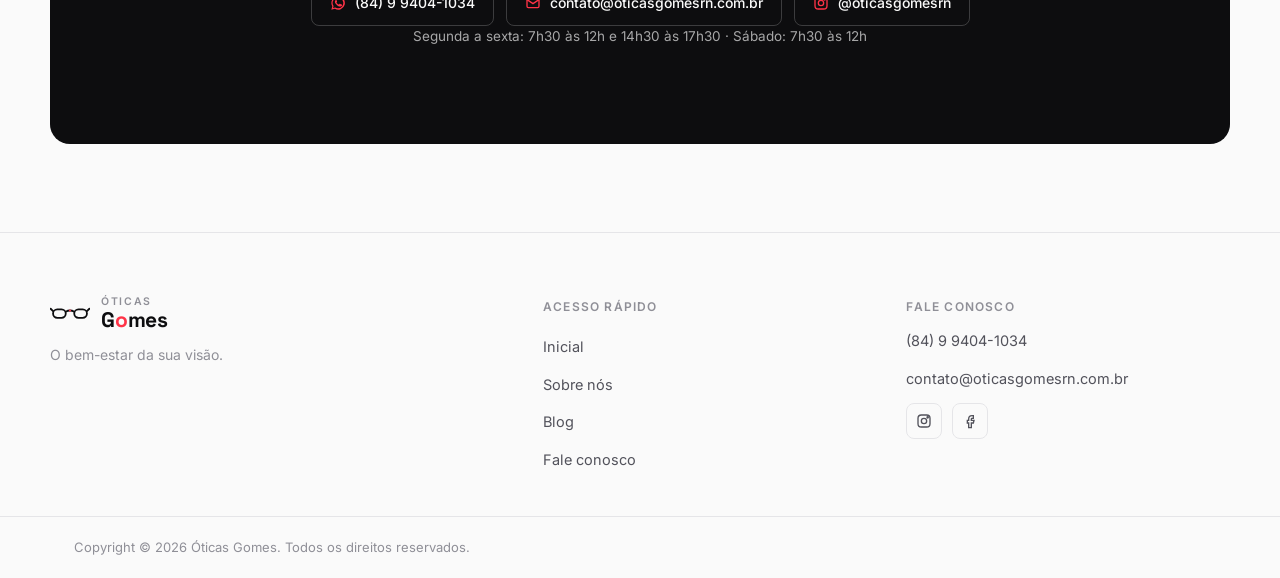
==== commit 1733feef: "Corrige dados institucionais e adiciona marcas/laboratórios parceiros Ano de fundação (2012), unidad" ====
--- a/index.html
+++ b/index.html
@@ -4,7 +4,7 @@
 <meta charset="UTF-8">
 <meta name="viewport" content="width=device-width, initial-scale=1.0">
 <title>Óticas Gomes — O bem-estar da sua visão</title>
-<meta name="description" content="Óticas Gomes: armações receituário, óculos solares e assistência técnica gratuita para clientes. Rede com 6 unidades em 5 cidades do Rio Grande do Norte.">
+<meta name="description" content="Óticas Gomes: armações receituário, óculos solares e assistência técnica gratuita para clientes. Rede com 7 unidades em 6 cidades do Rio Grande do Norte, desde 2012.">
 
 <link rel="icon" href="data:image/svg+xml,%3Csvg xmlns='http://www.w3.org/2000/svg' viewBox='0 0 132 48'%3E%3Crect width='132' height='48' rx='10' fill='%230d0d0f'/%3E%3Cg fill='none' stroke='%23ff3347' stroke-width='6' stroke-linecap='round' stroke-linejoin='round'%3E%3Crect x='10' y='11' width='42' height='28' rx='14'/%3E%3Crect x='80' y='11' width='42' height='28' rx='14'/%3E%3Cpath d='M52 19 Q66 11 80 19'/%3E%3Cpath d='M10 17 L2 9'/%3E%3Cpath d='M122 17 L130 9'/%3E%3C/g%3E%3C/svg%3E">
 
@@ -76,8 +76,8 @@
         <p class="eyebrow">Óticas Gomes · Rio Grande do Norte</p>
         <h1 class="hero__title">O bem-estar da<br>sua visão, <em>de perto</em>.</h1>
         <p class="hero__subtitle">
-          Há 11 anos cuidando da visão de quem confia na gente — hoje em 6 unidades,
-          presentes em 5 cidades do interior potiguar, com o mesmo atendimento de sempre.
+          Desde 2012 cuidando da visão de quem confia na gente — hoje em 7 unidades,
+          presentes em 6 cidades do Rio Grande do Norte, com o mesmo atendimento de sempre.
         </p>
         <div class="hero__actions">
           <a class="btn btn--primary btn--lg" href="https://wa.me/5584994041034" target="_blank" rel="noopener">
@@ -137,11 +137,46 @@
     </div>
   </section>
 
+  <section class="brands" id="marcas">
+    <div class="container">
+      <div class="section-heading" data-reveal>
+        <p class="eyebrow">Quem confia na gente</p>
+        <h2>Marcas e laboratórios parceiros</h2>
+      </div>
+
+      <div class="brands__group" data-reveal>
+        <p class="brands__label">Armações</p>
+        <ul class="brands__list">
+          <li>Ray-Ban</li>
+          <li>Lacoste</li>
+          <li>Nike</li>
+          <li>Vogue</li>
+          <li>Santa Lolla</li>
+          <li>Ana Hickmann</li>
+          <li>Mormaii</li>
+          <li>e mais</li>
+        </ul>
+      </div>
+
+      <div class="brands__group" data-reveal data-reveal-delay="1">
+        <p class="brands__label">Laboratórios parceiros</p>
+        <ul class="brands__list">
+          <li>Hoya</li>
+          <li>Zeiss</li>
+          <li>Essilor</li>
+          <li>Optview</li>
+          <li>Haytec</li>
+          <li>e mais</li>
+        </ul>
+      </div>
+    </div>
+  </section>
+
   <section class="stats" id="numeros">
     <div class="container">
       <div class="stats__grid">
         <div class="stat" data-reveal>
-          <span class="stat__value" data-count-to="11">0</span>
+          <span class="stat__value" data-count-to="14">0</span>
           <span class="stat__label">Anos em Serviço</span>
         </div>
         <div class="stat" data-reveal data-reveal-delay="1">
@@ -149,11 +184,11 @@
           <span class="stat__label">Funcionários</span>
         </div>
         <div class="stat" data-reveal data-reveal-delay="2">
+          <span class="stat__value" data-count-to="7">0</span>
+          <span class="stat__label">Unidades Físicas</span>
+        </div>
+        <div class="stat" data-reveal data-reveal-delay="3">
           <span class="stat__value" data-count-to="6">0</span>
-          <span class="stat__label">Unidades Físicas</span>
-        </div>
-        <div class="stat" data-reveal data-reveal-delay="3">
-          <span class="stat__value" data-count-to="5">0</span>
           <span class="stat__label">Cidades atendidas</span>
         </div>
       </div>
@@ -166,10 +201,10 @@
         <p class="eyebrow">Sobre nós</p>
         <h2>Uma família cuidando da visão de outras famílias.</h2>
         <p>
-          A Óticas Gomes nasceu para cuidar da visão de quem confia na gente. Ao longo de
-          11 anos, crescemos de uma loja para uma rede com 6 unidades físicas, hoje
-          presentes em 5 cidades do interior do Rio Grande do Norte — sempre com a mesma
-          equipe próxima e o mesmo cuidado de sempre.
+          A Óticas Gomes nasceu em 2012 para cuidar da visão de quem confia na gente. Ao
+          longo desses anos, crescemos de uma loja para uma rede com 7 unidades físicas,
+          hoje presentes em 6 cidades do Rio Grande do Norte — sempre com a mesma equipe
+          próxima e o mesmo cuidado de sempre.
         </p>
         <p>
           Hoje somos um time de 10 pessoas trabalhando todos os dias para que cada
@@ -178,16 +213,16 @@
         <ul class="about__pillars">
           <li><strong>Atendimento próximo.</strong> Sem discurso pronto, com quem entende o que você precisa.</li>
           <li><strong>Assistência técnica gratuita.</strong> Ajustes e reparos sem custo pra quem já é cliente.</li>
-          <li><strong>Rede em expansão.</strong> Crescendo unidade por unidade, cidade por cidade.</li>
+          <li><strong>Rede em expansão.</strong> Presentes em Apodi, Felipe Guerra, Severiano Melo, Governador Dix-Sept Rosado, Baraúnas e Natal.</li>
         </ul>
       </div>
       <div class="about__visual" data-reveal data-reveal-delay="1" aria-hidden="true">
         <div class="about__card about__card--1">
-          <span class="stat__value">11</span>
+          <span class="stat__value">14</span>
           <span class="stat__label">anos de história</span>
         </div>
         <div class="about__card about__card--2">
-          <span class="stat__value">6</span>
+          <span class="stat__value">7</span>
           <span class="stat__label">unidades físicas</span>
         </div>
       </div>
@@ -247,6 +282,9 @@
           @oticasgomesrn
         </a>
       </div>
+      <p class="cta-band__hours">
+        Segunda a sexta: 7h30 às 12h e 14h30 às 17h30 · Sábado: 7h30 às 12h
+      </p>
     </div>
   </section>
 
--- a/frontend/css/global.css
+++ b/frontend/css/global.css
@@ -351,6 +351,37 @@
 .product-card h3 { font-size: 1.1rem; margin-bottom: 8px; }
 .product-card p { margin: 0; font-size: 14.5px; }
 
+/* Brands */
+.brands { padding: 0 0 88px; }
+.brands__group { margin-bottom: 28px; }
+.brands__group:last-child { margin-bottom: 0; }
+.brands__label {
+  font-size: 12.5px;
+  font-weight: 600;
+  letter-spacing: 0.08em;
+  text-transform: uppercase;
+  color: var(--muted);
+  margin: 0 0 14px;
+}
+.brands__list {
+  list-style: none;
+  margin: 0;
+  padding: 0;
+  display: flex;
+  flex-wrap: wrap;
+  gap: 10px;
+}
+.brands__list li {
+  padding: 9px 18px;
+  border-radius: 999px;
+  border: 1px solid var(--line);
+  background: var(--surface);
+  font-family: var(--font-display);
+  font-weight: 600;
+  font-size: 14px;
+  color: var(--ink);
+}
+
 /* Stats */
 .stats { padding: 0 0 88px; }
 .stats__grid { display: grid; grid-template-columns: repeat(4, 1fr); gap: 1px; background: var(--line); border: 1px solid var(--line); border-radius: var(--radius-lg); overflow: hidden; }
@@ -420,6 +451,11 @@
 }
 .contact-pill svg { width: 16px; height: 16px; color: var(--accent); }
 .contact-pill:hover { border-color: var(--accent); color: var(--accent); }
+.cta-band__hours {
+  margin: 28px 0 0;
+  font-size: 13.5px;
+  color: color-mix(in srgb, var(--bg) 65%, transparent);
+}
 
 /* Footer */
 .site-footer { background: var(--bg); border-top: 1px solid var(--line); }
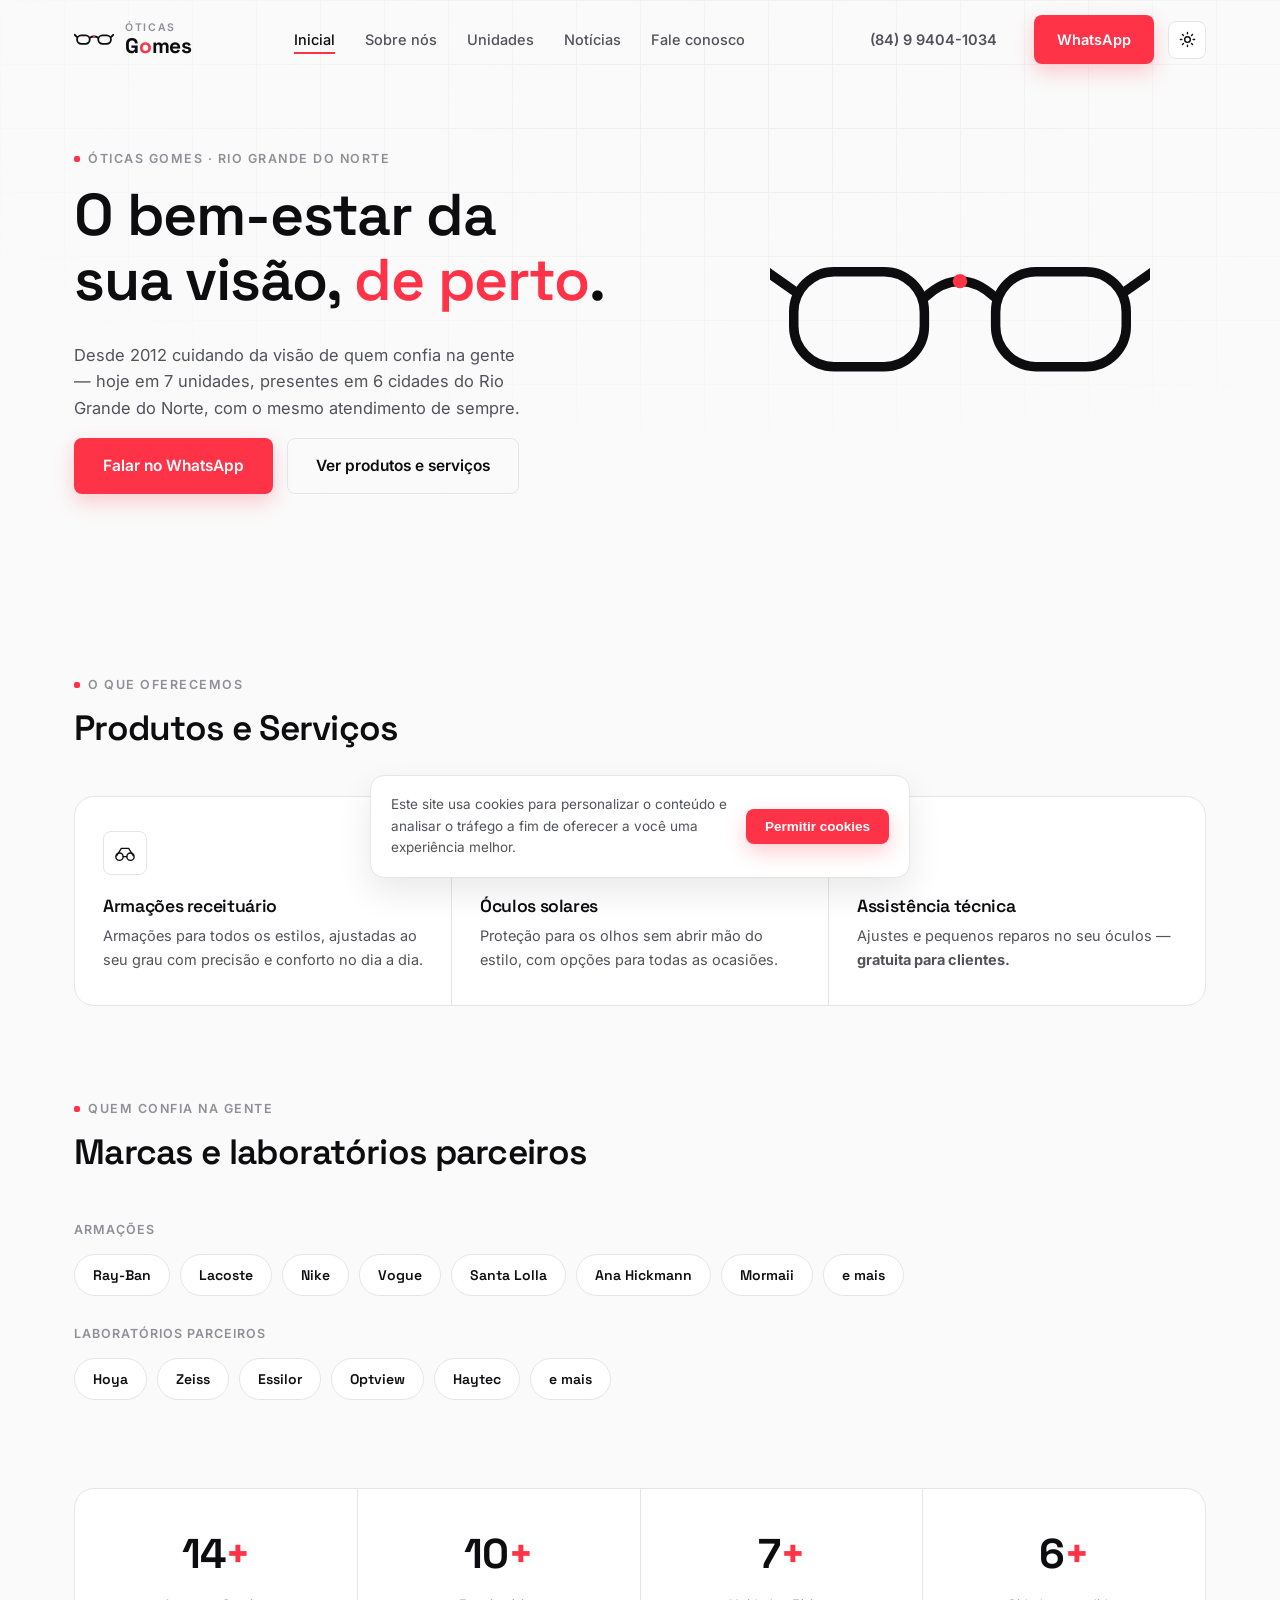
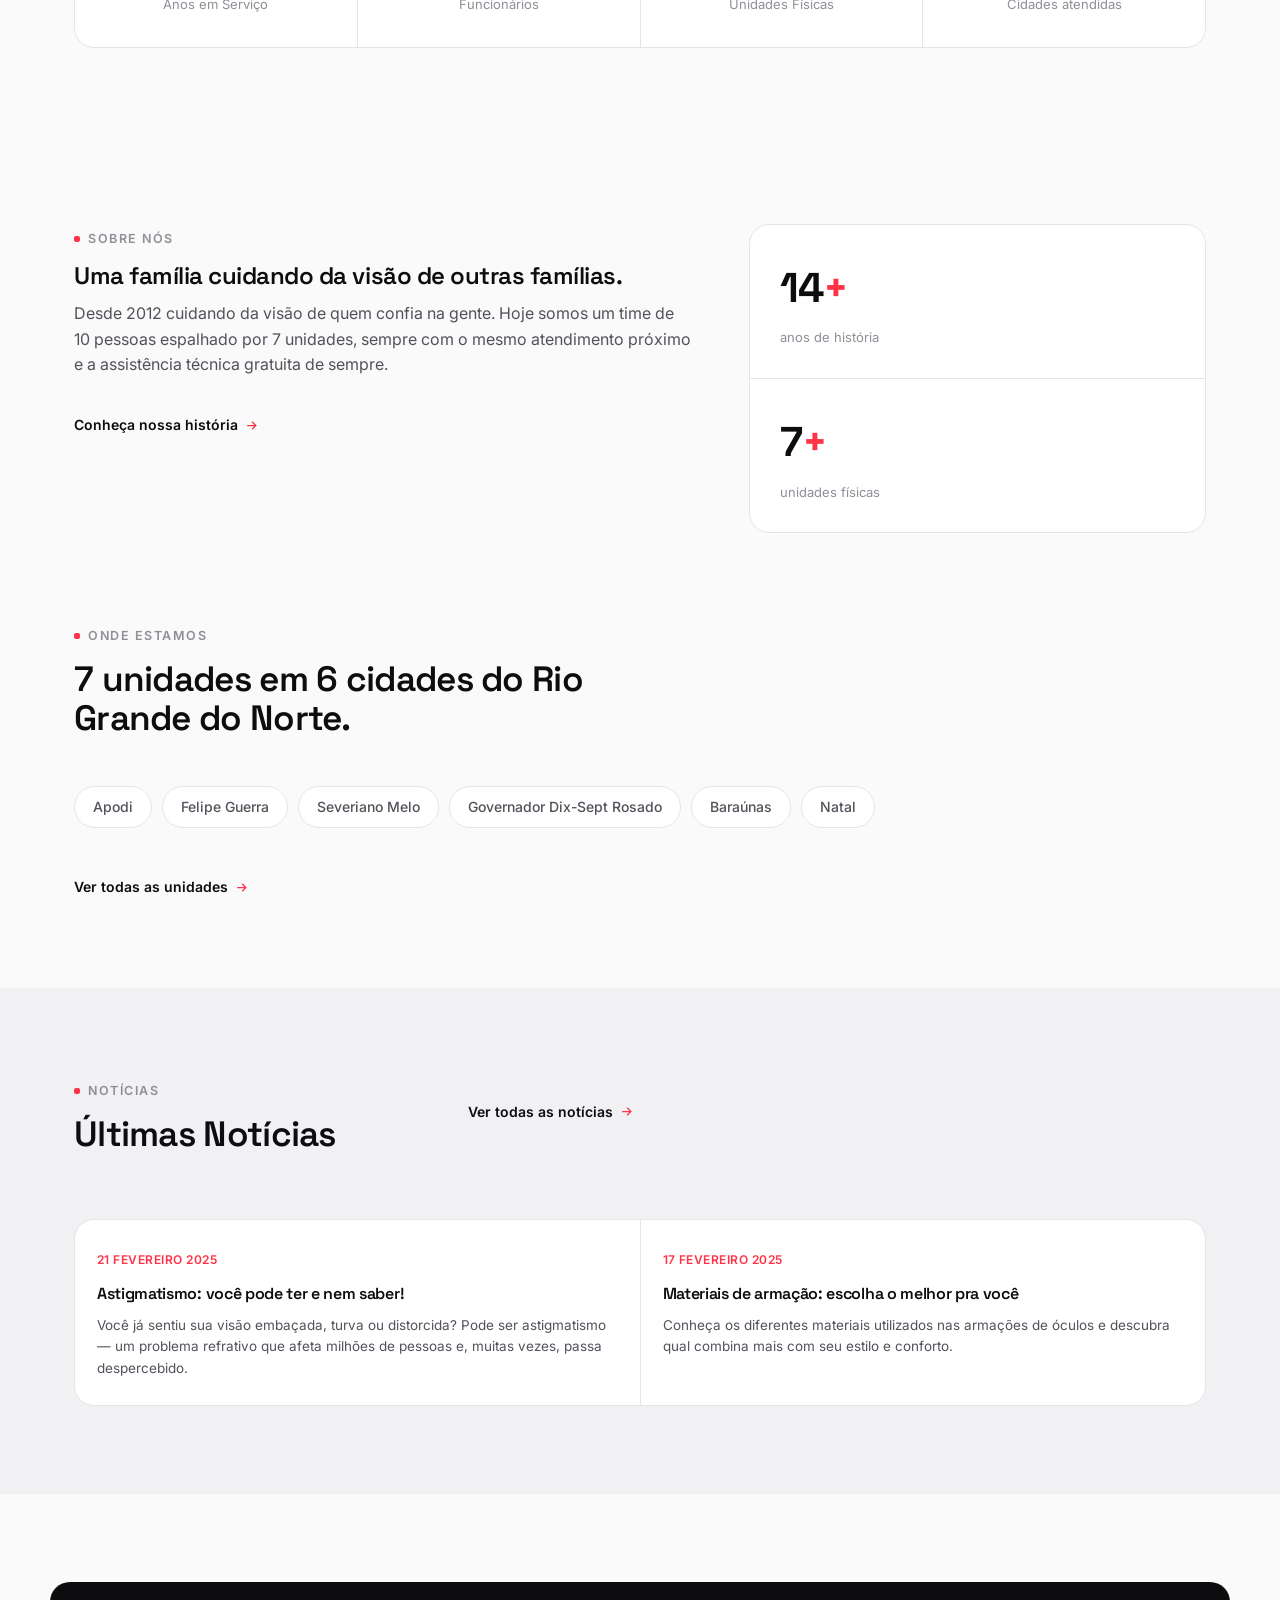
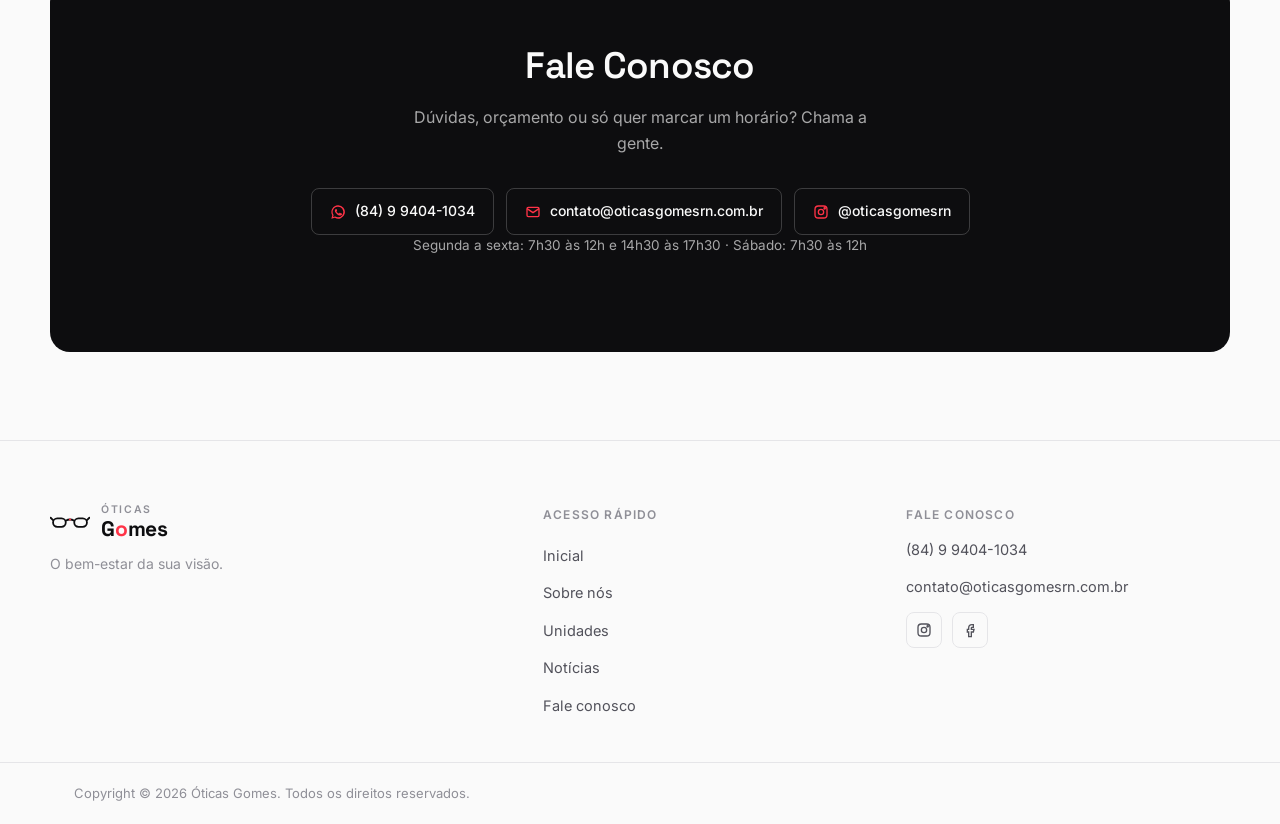
==== commit 89219a83: "Adiciona páginas próprias para Sobre, Unidades, Notícias e Fale conosco Cada aba (exceto a inicial) " ====
--- a/index.html
+++ b/index.html
@@ -20,6 +20,8 @@
 </script>
 
 <link rel="stylesheet" href="frontend/css/global.css">
+<link rel="stylesheet" href="frontend/css/blog.css">
+<link rel="stylesheet" href="frontend/css/home.css">
 </head>
 <body>
 
@@ -47,9 +49,10 @@
     <nav class="nav" id="siteNav" aria-label="Navegação principal">
       <ul class="nav__list">
         <li><a href="#inicio" class="nav__link" data-nav>Inicial</a></li>
-        <li><a href="#sobre" class="nav__link" data-nav>Sobre nós</a></li>
-        <li><a href="#blog" class="nav__link" data-nav>Blog</a></li>
-        <li><a href="#contato" class="nav__link" data-nav>Fale conosco</a></li>
+        <li><a href="frontend/html/sobre.html" class="nav__link" data-nav>Sobre nós</a></li>
+        <li><a href="frontend/html/unidades.html" class="nav__link" data-nav>Unidades</a></li>
+        <li><a href="frontend/html/noticias.html" class="nav__link" data-nav>Notícias</a></li>
+        <li><a href="frontend/html/contato.html" class="nav__link" data-nav>Fale conosco</a></li>
       </ul>
     </nav>
 
@@ -201,20 +204,14 @@
         <p class="eyebrow">Sobre nós</p>
         <h2>Uma família cuidando da visão de outras famílias.</h2>
         <p>
-          A Óticas Gomes nasceu em 2012 para cuidar da visão de quem confia na gente. Ao
-          longo desses anos, crescemos de uma loja para uma rede com 7 unidades físicas,
-          hoje presentes em 6 cidades do Rio Grande do Norte — sempre com a mesma equipe
-          próxima e o mesmo cuidado de sempre.
+          Desde 2012 cuidando da visão de quem confia na gente. Hoje somos um time
+          de 10 pessoas espalhado por 7 unidades, sempre com o mesmo atendimento
+          próximo e a assistência técnica gratuita de sempre.
         </p>
-        <p>
-          Hoje somos um time de 10 pessoas trabalhando todos os dias para que cada
-          cliente saia enxergando — e se sentindo — melhor.
-        </p>
-        <ul class="about__pillars">
-          <li><strong>Atendimento próximo.</strong> Sem discurso pronto, com quem entende o que você precisa.</li>
-          <li><strong>Assistência técnica gratuita.</strong> Ajustes e reparos sem custo pra quem já é cliente.</li>
-          <li><strong>Rede em expansão.</strong> Presentes em Apodi, Felipe Guerra, Severiano Melo, Governador Dix-Sept Rosado, Baraúnas e Natal.</li>
-        </ul>
+        <a class="link-more" href="frontend/html/sobre.html">
+          Conheça nossa história
+          <svg viewBox="0 0 24 24" fill="none" stroke="currentColor" stroke-width="2" aria-hidden="true"><path d="M5 12h14M13 6l6 6-6 6"/></svg>
+        </a>
       </div>
       <div class="about__visual" data-reveal data-reveal-delay="1" aria-hidden="true">
         <div class="about__card about__card--1">
@@ -229,14 +226,41 @@
     </div>
   </section>
 
-  <section class="blog" id="blog">
+  <section class="locations" id="unidades">
     <div class="container">
       <div class="section-heading" data-reveal>
-        <p class="eyebrow">No blog</p>
-        <h2>Últimas Notícias</h2>
-      </div>
-
-      <div class="blog__grid">
+        <p class="eyebrow">Onde estamos</p>
+        <h2>7 unidades em 6 cidades do Rio Grande do Norte.</h2>
+      </div>
+      <ul class="locations__chips" data-reveal>
+        <li>Apodi</li>
+        <li>Felipe Guerra</li>
+        <li>Severiano Melo</li>
+        <li>Governador Dix-Sept Rosado</li>
+        <li>Baraúnas</li>
+        <li>Natal</li>
+      </ul>
+      <a class="link-more" href="frontend/html/unidades.html">
+        Ver todas as unidades
+        <svg viewBox="0 0 24 24" fill="none" stroke="currentColor" stroke-width="2" aria-hidden="true"><path d="M5 12h14M13 6l6 6-6 6"/></svg>
+      </a>
+    </div>
+  </section>
+
+  <section class="blog" id="noticias">
+    <div class="container">
+      <div class="section-heading section-heading__row" data-reveal>
+        <div>
+          <p class="eyebrow">Notícias</p>
+          <h2>Últimas Notícias</h2>
+        </div>
+        <a class="link-more" href="frontend/html/noticias.html">
+          Ver todas as notícias
+          <svg viewBox="0 0 24 24" fill="none" stroke="currentColor" stroke-width="2" aria-hidden="true"><path d="M5 12h14M13 6l6 6-6 6"/></svg>
+        </a>
+      </div>
+
+      <div class="blog__grid blog__grid--teaser">
         <article class="blog-card" data-reveal>
           <time datetime="2025-02-21">21 fevereiro 2025</time>
           <h3>Astigmatismo: você pode ter e nem saber!</h3>
@@ -247,18 +271,6 @@
           <time datetime="2025-02-17">17 fevereiro 2025</time>
           <h3>Materiais de armação: escolha o melhor pra você</h3>
           <p>Conheça os diferentes materiais utilizados nas armações de óculos e descubra qual combina mais com seu estilo e conforto.</p>
-        </article>
-
-        <article class="blog-card" data-reveal data-reveal-delay="2">
-          <time datetime="2025-02-14">14 fevereiro 2025</time>
-          <h3>Os óculos da moda: modelos mais procurados</h3>
-          <p>Descubra os estilos de óculos que fazem sucesso no momento e veja qual combina melhor com o seu rosto.</p>
-        </article>
-
-        <article class="blog-card" data-reveal data-reveal-delay="3">
-          <time datetime="2025-02-10">10 fevereiro 2025</time>
-          <h3>Guia completo para escolher suas lentes</h3>
-          <p>Tipos de lentes, materiais, tratamentos especiais e dicas para melhorar o conforto e a saúde da sua visão.</p>
         </article>
       </div>
     </div>
@@ -316,9 +328,10 @@
       <p class="site-footer__heading">Acesso rápido</p>
       <ul>
         <li><a href="#inicio">Inicial</a></li>
-        <li><a href="#sobre">Sobre nós</a></li>
-        <li><a href="#blog">Blog</a></li>
-        <li><a href="#contato">Fale conosco</a></li>
+        <li><a href="frontend/html/sobre.html">Sobre nós</a></li>
+        <li><a href="frontend/html/unidades.html">Unidades</a></li>
+        <li><a href="frontend/html/noticias.html">Notícias</a></li>
+        <li><a href="frontend/html/contato.html">Fale conosco</a></li>
       </ul>
     </nav>
 
@@ -354,5 +367,6 @@
 </div>
 
 <script src="frontend/js/main.js"></script>
+<script src="frontend/js/home.js"></script>
 </body>
 </html>
--- a/frontend/css/global.css
+++ b/frontend/css/global.css
@@ -293,149 +293,34 @@
 .nav-toggle[aria-expanded="true"] span:nth-child(2) { opacity: 0; }
 .nav-toggle[aria-expanded="true"] span:nth-child(3) { transform: translateY(-6.5px) rotate(-45deg); }
 
-/* Hero */
-.hero { position: relative; padding: calc(var(--header-h) + 64px) 0 88px; overflow: hidden; }
-.hero__grid {
-  position: absolute;
-  inset: 0;
-  background-image:
-    linear-gradient(var(--line) 1px, transparent 1px),
-    linear-gradient(90deg, var(--line) 1px, transparent 1px);
-  background-size: 64px 64px;
-  mask-image: radial-gradient(ellipse 70% 60% at 60% 20%, black, transparent);
-  opacity: 0.6;
-  pointer-events: none;
-}
-.hero__inner { display: grid; grid-template-columns: 1.1fr 0.9fr; align-items: center; gap: 40px; position: relative; }
-.hero__title { font-size: clamp(2.5rem, 4.6vw, 3.8rem); }
-.hero__title em {
-  font-style: normal;
-  color: var(--accent);
-}
-.hero__subtitle { max-width: 460px; font-size: 16.5px; }
-.hero__actions { display: flex; gap: 14px; flex-wrap: wrap; margin-top: 8px; }
-.hero__visual { display: flex; align-items: center; justify-content: center; }
-.hero__glasses { width: 100%; max-width: 380px; color: var(--ink); animation: float 6s ease-in-out infinite; }
-.hero__glasses .accent-dot { fill: var(--accent); }
-@keyframes float {
-  0%, 100% { transform: translateY(0) rotate(-1.5deg); }
-  50% { transform: translateY(-14px) rotate(1.5deg); }
-}
-
-/* Section heading */
+/* Section heading (reused across every page's section intros) */
 .section-heading { max-width: 560px; margin: 0 0 48px; }
 .section-heading h2 { font-size: clamp(1.7rem, 2.8vw, 2.2rem); }
-
-/* Products */
-.products { padding: 88px 0; }
-.products__grid { display: grid; grid-template-columns: repeat(3, 1fr); gap: 1px; background: var(--line); border: 1px solid var(--line); border-radius: var(--radius-lg); overflow: hidden; }
-.product-card {
-  background: var(--surface);
-  padding: 34px 28px;
-  transition: background-color 0.4s var(--ease);
-}
-.product-card:hover { background: var(--bg-alt); }
-.product-card__icon {
-  display: inline-flex;
-  align-items: center;
-  justify-content: center;
-  width: 44px; height: 44px;
-  border-radius: var(--radius-sm);
-  border: 1px solid var(--line);
-  color: var(--ink);
-  margin-bottom: 22px;
-  transition: border-color 0.3s var(--ease), color 0.3s var(--ease);
-}
-.product-card:hover .product-card__icon { border-color: var(--accent); color: var(--accent); }
-.product-card__icon svg { width: 22px; height: 22px; }
-.product-card h3 { font-size: 1.1rem; margin-bottom: 8px; }
-.product-card p { margin: 0; font-size: 14.5px; }
-
-/* Brands */
-.brands { padding: 0 0 88px; }
-.brands__group { margin-bottom: 28px; }
-.brands__group:last-child { margin-bottom: 0; }
-.brands__label {
-  font-size: 12.5px;
-  font-weight: 600;
-  letter-spacing: 0.08em;
-  text-transform: uppercase;
-  color: var(--muted);
-  margin: 0 0 14px;
-}
-.brands__list {
-  list-style: none;
-  margin: 0;
-  padding: 0;
+.section-heading__row {
   display: flex;
+  align-items: flex-end;
+  justify-content: space-between;
+  gap: 24px;
   flex-wrap: wrap;
-  gap: 10px;
-}
-.brands__list li {
-  padding: 9px 18px;
-  border-radius: 999px;
-  border: 1px solid var(--line);
-  background: var(--surface);
-  font-family: var(--font-display);
+}
+
+/* "Saiba mais" teaser link — reused across index summaries and subpage cross-links */
+.link-more {
+  display: inline-flex;
+  align-items: center;
+  gap: 6px;
   font-weight: 600;
   font-size: 14px;
   color: var(--ink);
-}
-
-/* Stats */
-.stats { padding: 0 0 88px; }
-.stats__grid { display: grid; grid-template-columns: repeat(4, 1fr); gap: 1px; background: var(--line); border: 1px solid var(--line); border-radius: var(--radius-lg); overflow: hidden; }
-.stat { background: var(--surface); padding: 32px 24px; text-align: center; }
-.stat__value {
-  display: block;
-  font-family: var(--font-display);
-  font-size: clamp(2rem, 3.4vw, 2.6rem);
-  font-weight: 700;
-  color: var(--ink);
-  letter-spacing: -0.02em;
-}
-.stat__value::after { content: "+"; color: var(--accent); }
-.stat__label { display: block; margin-top: 6px; font-size: 13px; color: var(--muted); }
-
-/* About */
-.about { padding: 88px 0; }
-.about__inner { display: grid; grid-template-columns: 1.15fr 0.85fr; gap: 56px; align-items: start; }
-.about__pillars { list-style: none; padding: 0; margin: 28px 0 0; display: grid; gap: 16px; }
-.about__pillars li { padding-left: 22px; position: relative; color: var(--ink-soft); font-size: 14.5px; }
-.about__pillars li::before {
-  content: "";
-  position: absolute;
-  left: 0; top: 8px;
-  width: 8px; height: 1.5px;
-  background: var(--accent);
-}
-.about__pillars strong { color: var(--ink); }
-.about__visual { display: flex; flex-direction: column; gap: 1px; background: var(--line); border: 1px solid var(--line); border-radius: var(--radius-lg); overflow: hidden; position: sticky; top: 110px; }
-.about__card { background: var(--surface); padding: 30px; }
-.about__card .stat__value { color: var(--ink); }
-.about__card .stat__label { color: var(--muted); }
-
-/* Blog */
-.blog { padding: 88px 0; background: var(--bg-alt); }
-.blog__grid { display: grid; grid-template-columns: repeat(4, 1fr); gap: 1px; background: var(--line); border: 1px solid var(--line); border-radius: var(--radius-lg); overflow: hidden; }
-.blog-card { background: var(--surface); padding: 26px 22px; transition: background-color 0.4s var(--ease); }
-.blog-card:hover { background: var(--bg-alt); }
-.blog-card time { font-size: 12px; font-weight: 600; letter-spacing: 0.04em; color: var(--accent); text-transform: uppercase; }
-.blog-card h3 { font-size: 1rem; margin: 12px 0 10px; line-height: 1.3; }
-.blog-card p { font-size: 13.5px; margin: 0; }
-
-/* CTA band */
-.cta-band { padding: 88px 0; }
-.cta-band__inner {
-  background: var(--ink);
-  color: var(--bg);
-  border-radius: var(--radius-lg);
-  padding: 64px 40px;
-  text-align: center;
-}
-.cta-band__inner h2 { font-size: clamp(1.8rem, 3vw, 2.3rem); color: var(--bg); }
-.cta-band__inner > p { max-width: 460px; margin: 0 auto 32px; color: color-mix(in srgb, var(--bg) 65%, transparent); }
-.cta-band__contacts { display: flex; justify-content: center; flex-wrap: wrap; gap: 12px; }
+  margin-top: 20px;
+  transition: color 0.3s var(--ease), gap 0.3s var(--ease);
+}
+.section-heading__row .link-more { margin-top: 0; padding-bottom: 48px; }
+.link-more svg { width: 15px; height: 15px; color: var(--accent); transition: transform 0.3s var(--ease); }
+.link-more:hover { gap: 10px; }
+.link-more:hover svg { transform: translateX(2px); }
+
+/* Contact pill (reused on the index CTA band and the full Fale Conosco page) */
 .contact-pill {
   display: inline-flex;
   align-items: center;
@@ -451,11 +336,6 @@
 }
 .contact-pill svg { width: 16px; height: 16px; color: var(--accent); }
 .contact-pill:hover { border-color: var(--accent); color: var(--accent); }
-.cta-band__hours {
-  margin: 28px 0 0;
-  font-size: 13.5px;
-  color: color-mix(in srgb, var(--bg) 65%, transparent);
-}
 
 /* Footer */
 .site-footer { background: var(--bg); border-top: 1px solid var(--line); }
@@ -543,21 +423,9 @@
   }
   .site-header.is-menu-open .nav__list { flex-direction: column; gap: 18px; }
 
-  .hero__inner { grid-template-columns: 1fr; text-align: center; }
-  .hero__subtitle { margin-left: auto; margin-right: auto; }
-  .hero__actions { justify-content: center; }
-  .hero__visual { order: -1; }
-
-  .products__grid { grid-template-columns: 1fr; }
-  .stats__grid { grid-template-columns: repeat(2, 1fr); }
-  .about__inner { grid-template-columns: 1fr; }
-  .about__visual { flex-direction: row; position: static; }
-  .blog__grid { grid-template-columns: 1fr 1fr; }
   .site-footer__inner { grid-template-columns: 1fr; }
-  .cta-band__inner { padding: 48px 24px; }
 }
 
 @media (max-width: 560px) {
-  .blog__grid { grid-template-columns: 1fr; }
   .site-header__actions .btn--primary { display: none; }
 }
--- a/frontend/css/blog.css
+++ b/frontend/css/blog.css
@@ -0,0 +1,16 @@
+/* Blog cards — used both in the index teaser and the full blog listing page */
+.blog { padding: 88px 0; background: var(--bg-alt); }
+.blog__grid { display: grid; grid-template-columns: repeat(4, 1fr); gap: 1px; background: var(--line); border: 1px solid var(--line); border-radius: var(--radius-lg); overflow: hidden; }
+.blog-card { background: var(--surface); padding: 26px 22px; transition: background-color 0.4s var(--ease); }
+.blog-card:hover { background: var(--bg-alt); }
+.blog-card time { font-size: 12px; font-weight: 600; letter-spacing: 0.04em; color: var(--accent); text-transform: uppercase; }
+.blog-card h3 { font-size: 1rem; margin: 12px 0 10px; line-height: 1.3; }
+.blog-card p { font-size: 13.5px; margin: 0; }
+
+@media (max-width: 960px) {
+  .blog__grid { grid-template-columns: 1fr 1fr; }
+}
+
+@media (max-width: 560px) {
+  .blog__grid { grid-template-columns: 1fr; }
+}
--- a/frontend/css/home.css
+++ b/frontend/css/home.css
@@ -0,0 +1,166 @@
+/* Hero */
+.hero { position: relative; padding: calc(var(--header-h) + 64px) 0 88px; overflow: hidden; }
+.hero__grid {
+  position: absolute;
+  inset: 0;
+  background-image:
+    linear-gradient(var(--line) 1px, transparent 1px),
+    linear-gradient(90deg, var(--line) 1px, transparent 1px);
+  background-size: 64px 64px;
+  mask-image: radial-gradient(ellipse 70% 60% at 60% 20%, black, transparent);
+  opacity: 0.6;
+  pointer-events: none;
+}
+.hero__inner { display: grid; grid-template-columns: 1.1fr 0.9fr; align-items: center; gap: 40px; position: relative; }
+.hero__title { font-size: clamp(2.5rem, 4.6vw, 3.8rem); }
+.hero__title em {
+  font-style: normal;
+  color: var(--accent);
+}
+.hero__subtitle { max-width: 460px; font-size: 16.5px; }
+.hero__actions { display: flex; gap: 14px; flex-wrap: wrap; margin-top: 8px; }
+.hero__visual { display: flex; align-items: center; justify-content: center; }
+.hero__glasses { width: 100%; max-width: 380px; color: var(--ink); animation: float 6s ease-in-out infinite; }
+.hero__glasses .accent-dot { fill: var(--accent); }
+@keyframes float {
+  0%, 100% { transform: translateY(0) rotate(-1.5deg); }
+  50% { transform: translateY(-14px) rotate(1.5deg); }
+}
+
+/* Products */
+.products { padding: 88px 0; }
+.products__grid { display: grid; grid-template-columns: repeat(3, 1fr); gap: 1px; background: var(--line); border: 1px solid var(--line); border-radius: var(--radius-lg); overflow: hidden; }
+.product-card {
+  background: var(--surface);
+  padding: 34px 28px;
+  transition: background-color 0.4s var(--ease);
+}
+.product-card:hover { background: var(--bg-alt); }
+.product-card__icon {
+  display: inline-flex;
+  align-items: center;
+  justify-content: center;
+  width: 44px; height: 44px;
+  border-radius: var(--radius-sm);
+  border: 1px solid var(--line);
+  color: var(--ink);
+  margin-bottom: 22px;
+  transition: border-color 0.3s var(--ease), color 0.3s var(--ease);
+}
+.product-card:hover .product-card__icon { border-color: var(--accent); color: var(--accent); }
+.product-card__icon svg { width: 22px; height: 22px; }
+.product-card h3 { font-size: 1.1rem; margin-bottom: 8px; }
+.product-card p { margin: 0; font-size: 14.5px; }
+
+/* Brands & partner labs — kept on the index: it's the client's first contact with the page */
+.brands { padding: 0 0 88px; }
+.brands__group { margin-bottom: 28px; }
+.brands__group:last-child { margin-bottom: 0; }
+.brands__label {
+  font-size: 12.5px;
+  font-weight: 600;
+  letter-spacing: 0.08em;
+  text-transform: uppercase;
+  color: var(--muted);
+  margin: 0 0 14px;
+}
+.brands__list {
+  list-style: none;
+  margin: 0;
+  padding: 0;
+  display: flex;
+  flex-wrap: wrap;
+  gap: 10px;
+}
+.brands__list li {
+  padding: 9px 18px;
+  border-radius: 999px;
+  border: 1px solid var(--line);
+  background: var(--surface);
+  font-family: var(--font-display);
+  font-weight: 600;
+  font-size: 14px;
+  color: var(--ink);
+}
+
+/* Stats */
+.stats { padding: 0 0 88px; }
+.stats__grid { display: grid; grid-template-columns: repeat(4, 1fr); gap: 1px; background: var(--line); border: 1px solid var(--line); border-radius: var(--radius-lg); overflow: hidden; }
+.stat { background: var(--surface); padding: 32px 24px; text-align: center; }
+.stat__value {
+  display: block;
+  font-family: var(--font-display);
+  font-size: clamp(2rem, 3.4vw, 2.6rem);
+  font-weight: 700;
+  color: var(--ink);
+  letter-spacing: -0.02em;
+}
+.stat__value::after { content: "+"; color: var(--accent); }
+.stat__label { display: block; margin-top: 6px; font-size: 13px; color: var(--muted); }
+
+/* About (short teaser — full history lives on sobre.html) */
+.about { padding: 88px 0; }
+.about__inner { display: grid; grid-template-columns: 1.15fr 0.85fr; gap: 56px; align-items: start; }
+.about__visual { display: flex; flex-direction: column; gap: 1px; background: var(--line); border: 1px solid var(--line); border-radius: var(--radius-lg); overflow: hidden; position: sticky; top: 110px; }
+.about__card { background: var(--surface); padding: 30px; }
+.about__card .stat__value { color: var(--ink); }
+.about__card .stat__label { color: var(--muted); }
+
+/* Onde estamos — city teaser, full addresses live on unidades.html */
+.locations { padding: 0 0 88px; }
+.locations__chips {
+  list-style: none;
+  margin: 0 0 28px;
+  padding: 0;
+  display: flex;
+  flex-wrap: wrap;
+  gap: 10px;
+}
+.locations__chips li {
+  padding: 9px 18px;
+  border-radius: 999px;
+  border: 1px solid var(--line);
+  background: var(--surface);
+  font-size: 14px;
+  font-weight: 500;
+  color: var(--ink-soft);
+}
+
+/* Blog teaser on the index shows only 2 posts, so it needs its own column count
+   (the full 4-column .blog__grid lives in blog.css, shared with blog.html) */
+.blog__grid--teaser { grid-template-columns: repeat(2, 1fr); }
+
+/* CTA band (quick contact) */
+.cta-band { padding: 88px 0; }
+.cta-band__inner {
+  background: var(--ink);
+  color: var(--bg);
+  border-radius: var(--radius-lg);
+  padding: 64px 40px;
+  text-align: center;
+}
+.cta-band__inner h2 { font-size: clamp(1.8rem, 3vw, 2.3rem); color: var(--bg); }
+.cta-band__inner > p { max-width: 460px; margin: 0 auto 32px; color: color-mix(in srgb, var(--bg) 65%, transparent); }
+.cta-band__contacts { display: flex; justify-content: center; flex-wrap: wrap; gap: 12px; }
+.cta-band__hours {
+  margin: 28px 0 0;
+  font-size: 13.5px;
+  color: color-mix(in srgb, var(--bg) 65%, transparent);
+}
+
+@media (max-width: 960px) {
+  .hero__inner { grid-template-columns: 1fr; text-align: center; }
+  .hero__subtitle { margin-left: auto; margin-right: auto; }
+  .hero__actions { justify-content: center; }
+  .hero__visual { order: -1; }
+
+  .products__grid { grid-template-columns: 1fr; }
+  .stats__grid { grid-template-columns: repeat(2, 1fr); }
+  .about__inner { grid-template-columns: 1fr; }
+  .about__visual { flex-direction: row; position: static; }
+  .cta-band__inner { padding: 48px 24px; }
+}
+
+@media (max-width: 560px) {
+  .blog__grid--teaser { grid-template-columns: 1fr; }
+}
